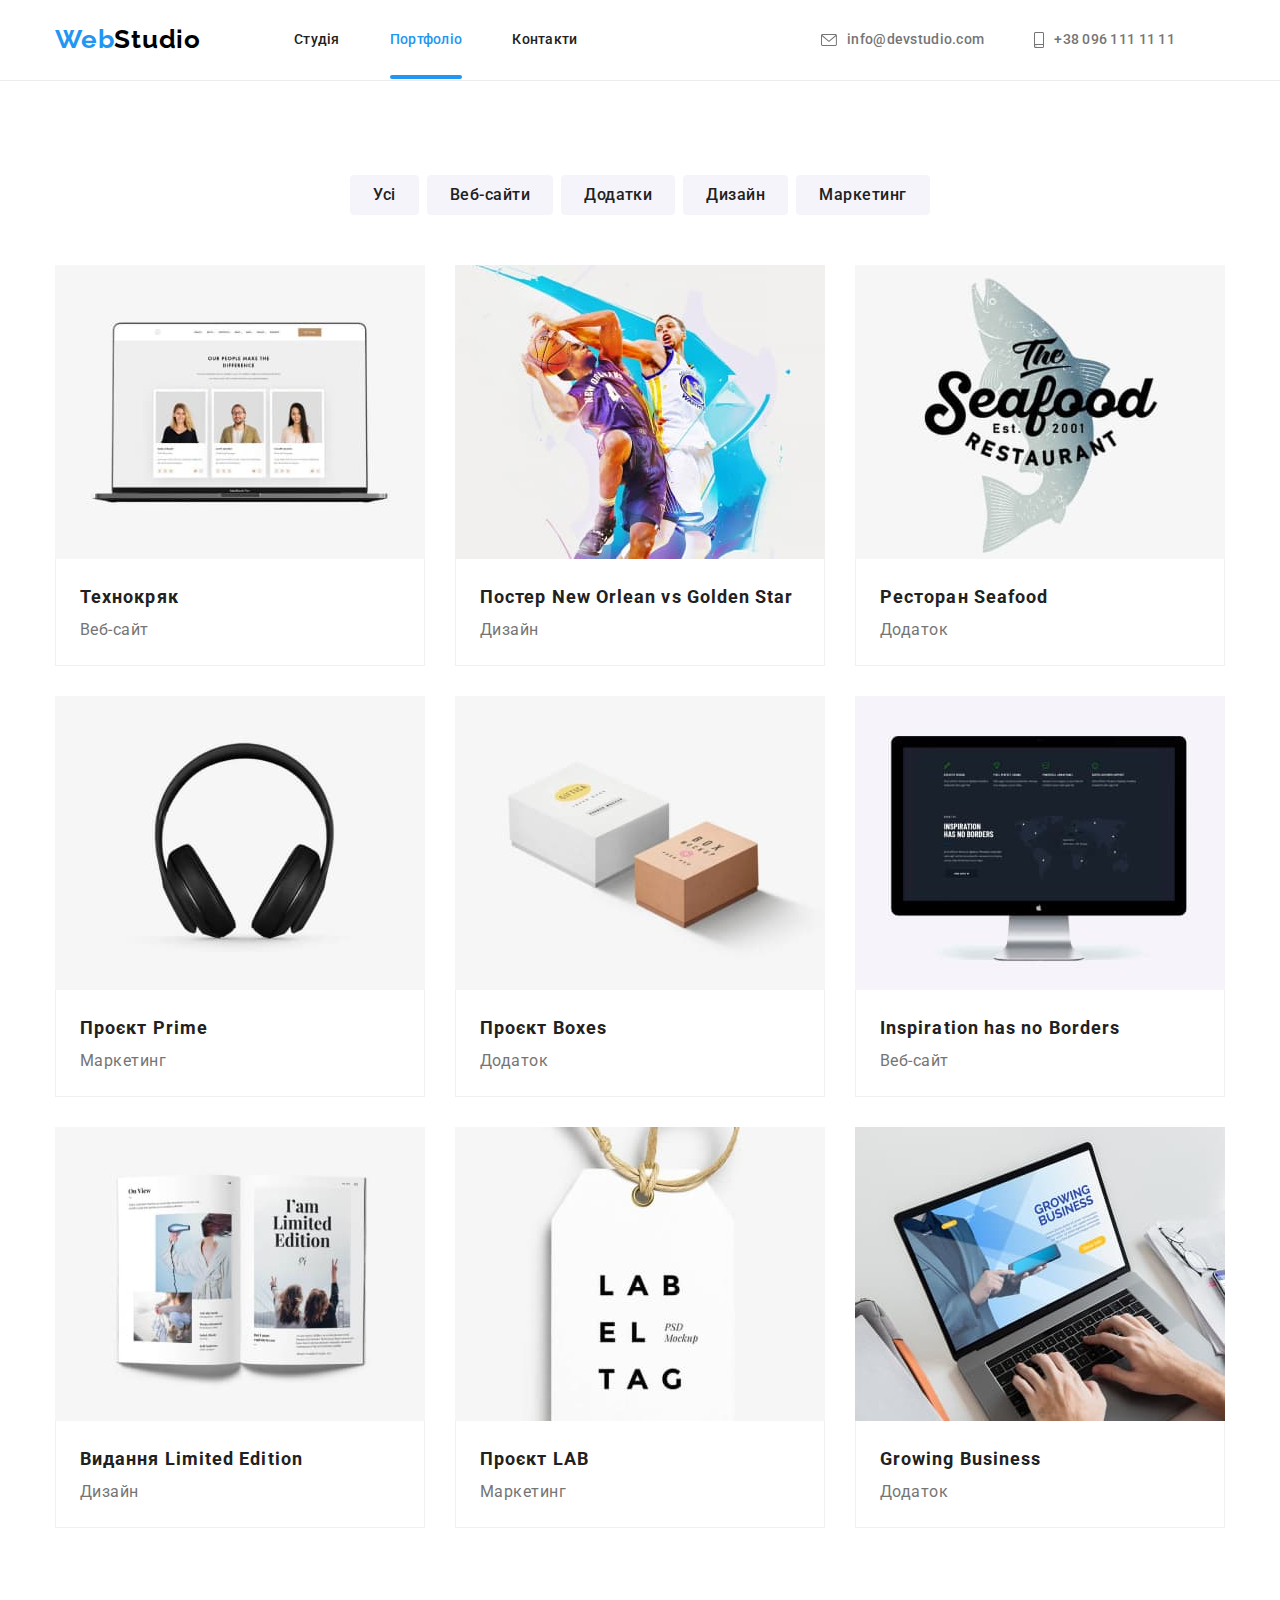
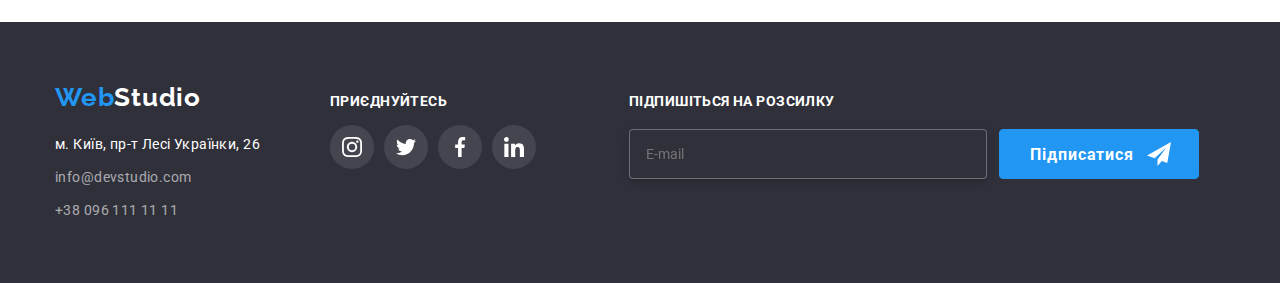
==== portfolio.html @ c927fd45 "1" ====
<!DOCTYPE html>
<html lang="en">
  <head>
    <meta charset="UTF-8" />
    <meta http-equiv="X-UA-Compatible" content="IE=edge" />
    <meta name="viewport" content="width=device-width, initial-scale=1.0" />
    <title>WebStudio</title>
    <link rel="preconnect" href="https://fonts.googleapis.com" />
    <link rel="preconnect" href="https://fonts.gstatic.com" crossorigin />
    <link
      href="https://fonts.googleapis.com/css2?family=Raleway:wght@700&family=Roboto:wght@400;500;700;900&display=swap"
      rel="stylesheet"
    />
    <link
      rel="stylesheet"
      href="https://cdn.jsdelivr.net/npm/modern-normalize@1.1.0/modern-normalize.min.css"
    />
    <link rel="stylesheet" href="./css/reset.css" />
    <link rel="stylesheet" href="./css/styles.css" />
  </head>

  <body>
    <header class="header">
      <div class="container main-nav">
        <nav class="header-position">
          <a href="./index.html" class="logo">
            <span class="part-logo">Web</span>Studio</a
          >
          <ul class="nav-list">
            <li>
              <a href="./index.html" class="nav-link">Студія</a>
            </li>
            <li>
              <a href="./portfolio.html" class="nav-link link curent"
                >Портфоліо</a
              >
            </li>
            <li>
              <a href="/" class="nav-link">Контакти</a>
            </li>
          </ul>
        </nav>
        <ul class="contacts">
          <li>
            <a href="mailto:info@devstudio.com" class="contacts-link">
              <svg class="contacts-icon" width="16" height="12">
                <use href="./images/icons.svg#envelope"></use>
              </svg>
              info@devstudio.com</a
            >
          </li>
          <li>
            <a href="callto:+380961111111" class="contacts-link">
              <svg class="contacts-icon" width="10" height="16">
                <use href="./images/icons.svg#smartphone"></use>
              </svg>
              +38 096 111 11 11</a
            >
          </li>
        </ul>
      </div>
    </header>
    <main>
      <section class="button-portfolio">
        <div class="container">
          <ul class="button-item">
            <li class="filter">
              <button type="button" class="portfolio-btn">Усі</button>
            </li>
            <li class="filter">
              <button type="button" class="portfolio-btn">Веб-сайти</button>
            </li>
            <li class="filter">
              <button type="button" class="portfolio-btn">Додатки</button>
            </li>
            <li class="filter">
              <button type="button" class="portfolio-btn">Дизайн</button>
            </li>
            <li class="filter">
              <button type="button" class="portfolio-btn">Маркетинг</button>
            </li>
          </ul>
          <div class="flex-container">
            <ul class="project">
              <li class="project-item">
                <a href="" class="pikchers">
                  <div class="pikchers-pic">
                    <img
                      src="./images/project1.jpg"
                      alt="project-1"
                      class="Portfolio"
                      width="370"
                      height="294"
                    />
                    <div class="overlay">
                      <p class="text-hover">
                        Ресурс пропонує комплексні пропозиції з різним рівнем
                        функціоналу та сервісів. Все це дозволить відвідувачу
                        отримати вичерпні відомості про компанію чи приватну
                        особу.
                      </p>
                    </div>
                  </div>
                  <div class="card-desk">
                    <h3 class="project-name">Технокряк</h3>
                    <p class="project-denotation">Веб-сайт</p>
                  </div>
                </a>
              </li>

              <li class="project-item">
                <a href="" class="pikchers">
                  <div class="pikchers-pic">
                    <img
                      src="./images/project2.jpg"
                      alt="project-2"
                      class="Portfolio"
                      width="370"
                      height="294"
                    />
                    <div class="overlay">
                      <p class="text-hover">
                        Ресурс пропонує комплексні пропозиції з різним рівнем
                        функціоналу та сервісів. Все це дозволить відвідувачу
                        отримати вичерпні відомості про компанію чи приватну
                        особу.
                      </p>
                    </div>
                  </div>
                  <div class="card-desk">
                    <h3 class="project-name">
                      Постер New Orlean vs Golden Star
                    </h3>
                    <p class="project-denotation">Дизайн</p>
                  </div></a
                >
              </li>

              <li class="project-item">
                <a href="" class="pikchers">
                  <div class="pikchers-pic">
                    <img
                      src="./images/project3.jpg"
                      alt="project-3"
                      class="Portfolio"
                      width="370"
                      height="294"
                    />
                    <div class="overlay">
                      <p class="text-hover">
                        Ресурс пропонує комплексні пропозиції з різним рівнем
                        функціоналу та сервісів. Все це дозволить відвідувачу
                        отримати вичерпні відомості про компанію чи приватну
                        особу.
                      </p>
                    </div>
                  </div>
                  <div class="card-desk">
                    <h3 class="project-name">Ресторан Seafood</h3>
                    <p class="project-denotation">Додаток</p>
                  </div></a
                >
              </li>

              <li class="project-item">
                <a href="" class="pikchers">
                  <div class="pikchers-pic">
                    <img
                      src="./images/project4.jpg"
                      alt="project-4"
                      class="Portfolio"
                      width="370"
                      height="294"
                    />
                    <div class="overlay">
                      <p class="text-hover">
                        Ресурс пропонує комплексні пропозиції з різним рівнем
                        функціоналу та сервісів. Все це дозволить відвідувачу
                        отримати вичерпні відомості про компанію чи приватну
                        особу.
                      </p>
                    </div>
                  </div>
                  <div class="card-desk">
                    <h3 class="project-name">Проєкт Prime</h3>
                    <p class="project-denotation">Маркетинг</p>
                  </div></a
                >
              </li>

              <li class="project-item">
                <a href="" class="pikchers">
                  <div class="pikchers-pic">
                    <img
                      src="./images/project5.jpg"
                      alt="project-5"
                      class="Portfolio"
                      width="370"
                      height="294"
                    />
                    <div class="overlay">
                      <p class="text-hover">
                        Ресурс пропонує комплексні пропозиції з різним рівнем
                        функціоналу та сервісів. Все це дозволить відвідувачу
                        отримати вичерпні відомості про компанію чи приватну
                        особу.
                      </p>
                    </div>
                  </div>
                  <div class="card-desk">
                    <h3 class="project-name">Проєкт Boxes</h3>
                    <p class="project-denotation">Додаток</p>
                  </div></a
                >
              </li>

              <li class="project-item">
                <a href="" class="pikchers">
                  <div class="pikchers-pic">
                    <img
                      src="./images/project6.jpg"
                      alt="project-6"
                      class="Portfolio"
                      width="370"
                      height="294"
                    />
                    <div class="overlay">
                      <p class="text-hover">
                        Ресурс пропонує комплексні пропозиції з різним рівнем
                        функціоналу та сервісів. Все це дозволить відвідувачу
                        отримати вичерпні відомості про компанію чи приватну
                        особу.
                      </p>
                    </div>
                  </div>
                  <div class="card-desk">
                    <h3 class="project-name">Inspiration has no Borders</h3>
                    <p class="project-denotation">Веб-сайт</p>
                  </div></a
                >
              </li>

              <li class="project-item">
                <a href="" class="pikchers">
                  <div class="pikchers-pic">
                    <img
                      src="./images/project7.jpg"
                      alt="project-7"
                      class="Portfolio"
                      width="370"
                      height="294"
                    />
                    <div class="overlay">
                      <p class="text-hover">
                        Ресурс пропонує комплексні пропозиції з різним рівнем
                        функціоналу та сервісів. Все це дозволить відвідувачу
                        отримати вичерпні відомості про компанію чи приватну
                        особу.
                      </p>
                    </div>
                  </div>
                  <div class="card-desk">
                    <h3 class="project-name">Видання Limited Edition</h3>
                    <p class="project-denotation">Дизайн</p>
                  </div></a
                >
              </li>

              <li class="project-item">
                <a href="" class="pikchers">
                  <div class="pikchers-pic">
                    <img
                      src="./images/project8.jpg"
                      alt="project-8"
                      class="Portfolio"
                      width="370"
                      height="294"
                    />
                    <div class="overlay">
                      <p class="text-hover">
                        Ресурс пропонує комплексні пропозиції з різним рівнем
                        функціоналу та сервісів. Все це дозволить відвідувачу
                        отримати вичерпні відомості про компанію чи приватну
                        особу.
                      </p>
                    </div>
                  </div>
                  <div class="card-desk">
                    <h3 class="project-name">Проєкт LAB</h3>
                    <p class="project-denotation">Маркетинг</p>
                  </div></a
                >
              </li>

              <li class="project-item">
                <a href="" class="pikchers">
                  <div class="pikchers-pic">
                    <img
                      src="./images/project9.jpg"
                      alt="project-9"
                      class="Portfolio"
                      width="370"
                      height="294"
                    />
                    <div class="overlay">
                      <p class="text-hover">
                        Ресурс пропонує комплексні пропозиції з різним рівнем
                        функціоналу та сервісів. Все це дозволить відвідувачу
                        отримати вичерпні відомості про компанію чи приватну
                        особу.
                      </p>
                    </div>
                  </div>
                  <div class="card-desk">
                    <h3 class="project-name">Growing Business</h3>
                    <p class="project-denotation">Додаток</p>
                  </div></a
                >
              </li>
            </ul>
          </div>
        </div>
      </section>
    </main>
    <footer class="foot">
      <div class="container socials-foot">
        <div>
          <a href="./index.html" class="logo-foot">
            <span class="part-logo">Web</span>Studio
          </a>
          <address class="addres">
            <ul class="addres-list link">
              <li>
                <a
                  class="addres-link link"
                  href="https://goo.gl/maps/Y3u5eophsgtj7Js36"
                  target="_blank"
                  rel="noopener noreferrer nofollov"
                  >м. Київ, пр-т Лесі Українки, 26</a
                >
              </li>
              <li>
                <a class="tel-link link" href="mailto:info@devstudio.com"
                  >info@devstudio.com</a
                >
              </li>
              <li>
                <a class="tel-link link" href="callto:+380961111111"
                  >+38 096 111 11 11</a
                >
              </li>
            </ul>
          </address>
        </div>
        <div class="socials-footer">
          <p class="join-in">приєднуйтесь</p>
          <ul class="socials">
            <li class="social-item">
              <a
                class="social-link link icon-black"
                href="https://www.instagram.com/"
                target="_blank"
                rel="nofollow noreferrer noopener"
                aria-label="Instagram"
              >
                <svg class="socials-icon" width="20" height="20">
                  <use href="./images/icons.svg#instagram"></use>
                </svg>
              </a>
            </li>

            <li class="social-item">
              <a
                class="social-link link icon-black"
                href="https://www.twitter.com/"
                target="_blank"
                rel="nofollow noreferrer noopener"
                aria-label="Twitter"
              >
                <svg class="socials-icon" width="20" height="20">
                  <use href="./images/icons.svg#twitter"></use>
                </svg>
              </a>
            </li>

            <li class="social-item">
              <a
                class="social-link link icon-black"
                href="https://www.facebook.com/"
                target="_blank"
                rel="nofollow noreferrer noopener"
                aria-label="facebook"
              >
                <svg class="socials-icon" width="20" height="20">
                  <use href="./images/icons.svg#facebook"></use>
                </svg>
              </a>
            </li>

            <li class="social-item">
              <a
                class="social-link link icon-black"
                href="https://www.linkedin.com/"
                target="_blank"
                rel="nofollow noreferrer noopener"
                aria-label="linkedin"
              >
                <svg class="socials-icon" width="20" height="20">
                  <use href="./images/icons.svg#linkedin"></use>
                </svg>
              </a>
            </li>
          </ul>
        </div>
        <form class="subscribe-form">
          <div class="subscribe">
            <label for="mail"> Підпишіться на розсилку </label>
            <input type="email" name="mail" id="mail" placeholder="E-mail" />
          </div>
          <div class="form-send">
            <button type="button" class="subscribe-btn">Підписатися</button>
            <svg class="icon-send" width="24" height="24">
              <use href="./images/icons.svg#icon-send"></use>
            </svg>
          </div>
        </form>
      </div>
    </footer>
  </body>
</html>
---- css/styles.css ----
:root {
  --main-color-text: #212121;
  --color-text: #757575;
  --cursor: #2196f3;
  --main-background-color: #fff;
  --background-hero-footer: #2f303a;
  --background-card: #f5f5f5;
  --baskground-team: #f5f4fa;
  --logo-part-color: #000000;
  --text-decoration: rgba(255, 255, 255, 0.6);
  --animation: transition: transform 250ms cubic-bezier(0.4, 0, 0.2, 1);
}
/* Body */

body {
  margin: 0;
  color: var(--main-color);
  background-color: var(--main-background-color);
  font-family: "Roboto";
  font-weight: 400;
  font-size: 14px;
  line-height: 1.7;
}
.body,
h1,
h2,
h3,
h4,
li,
ul,
p {
  padding: 0;
  margin: 0;
}
img {
  display: block;
}

.container {
  padding-left: 15px;
  padding-right: 15px;
  margin-left: auto;
  margin-right: auto;
  width: 1200px;
}
section {
  padding-top: 94px;
  padding-bottom: 94px;
}
/* header */

.logo,
.logo-foot {
  font-family: "Raleway", sans-serif;
  font-weight: 700;
  font-size: 26px;
  line-height: 1.2;
  letter-spacing: 0.03em;
  color: var(--logo-part-color);
}
.logo {
  /* padding-top: 32px;
  padding-bottom: 32px; */
  font-size: 26px;
  font-weight: 700;
  line-height: 1.2;
  letter-spacing: 0.03em;
  text-decoration: none;
}

.part-logo {
  color: var(--cursor);
}

.logo-foot {
  color: var(--main-background-color);
}

.nav-list {
  margin-left: 93px;
  display: flex;
  color: var(--main-color-text);
  font-weight: 500;
  font-size: 14px;
  line-height: 1.14;
  letter-spacing: 0.02em;
  text-decoration: none;
  list-style: none;
}
.nav-link {
  position: relative;
  padding-top: 32px;
  padding-bottom: 32px;
  color: var(--main-color-text);
  font-weight: 500;
  font-size: 14px;
  line-height: 1.14;
  letter-spacing: 0.02em;
  text-decoration: none;

  transition: color 250ms cubic-bezier(0.4, 0, 0.2, 1);
}
.nav-link:focus-within{
color: var(--cursor);
}
.nav-link:hover
{
  color: var(--cursor);

}
.curent{
  color: var(--cursor);
} 
.curent::after {
  color: var(--cursor);
  content: "";
  position: absolute;
  display: block;
  left: 0;
  bottom: 0;
  width: 100%;
  height: 4px;
  border-radius: 2px;
  background-color: var(--cursor);
 
}

.nav-list {
  flex-wrap: wrap;
  /* justify-content: flex-start; */
  gap: 50px;
}
.contacts {
  display: flex;
  margin-left: auto;
align-items: center;
  color: var(--color-text);
  text-decoration: none;
  list-style: none;
}

.contacts-link {
 
  display: flex;
  margin-right: 50px;
  padding-top: 32px;
  padding-bottom: 32px;
  color: var(--color-text);
  font-weight: 500;
  font-size: 14px;
  line-height: 1.14;
  letter-spacing: 0.02em;
  text-decoration: none;
  list-style: none;
  align-items: center;
transition: color 250ms cubic-bezier(0.4, 0, 0.2, 1);
  
}
.link {
  color: var(--cursor);
}

.contacts-link:hover,
.contacts-link:focus {
  color: var(--cursor);
  background-color: inherit;
  
}

.main-nav {
  display: flex;
  align-items: center;
}
.header-position {
  display: flex;
  align-items: center;
}
.header {
  border-bottom: 1px solid #ececec;
}

.contacts-icon {
  fill: var(--color-text);
  margin-right: 10px;
  align-items: center;
}
.contacts-link:hover .contacts-icon,
.contacts-link:focus .contacts-icon {
  fill: var(--cursor);
 transition: color 250ms cubic-bezier(0.4, 0, 0.2, 1);
}

/*  Hero */

.hero {
  background-color: var(--background-hero-footer);
  text-align: center;
  padding-top: 200px;
  padding-bottom: 200px;

  max-width: 1600px;
  height: 600px;
  margin-left: auto;
  margin-right: auto;
  background-image: linear-gradient(
      to right,
      rgba(47, 48, 58, 0.4),
      rgba(47, 48, 58, 0.4)
    ),
    url(../images/Img-\ hero.jpg);
  background-repeat: no-repeat;
  background-size: cover;
  background-position: center;
}

.hero-text {
  margin-bottom: 30px;
  text-align: center;
  color: var(--main-background-color);
  font-weight: 900;
  font-size: 44px;
  line-height: 1.36;
  letter-spacing: 0.06em;
  text-transform: uppercase;
}
.hero-btn {
  padding: 10px 32px;
  color: var(--main-background-color);
  border: 1px solid var(--cursor);
  background-color: var(--cursor);
  box-shadow: 0px 4px 4px rgba(0, 0, 0, 0.15);
  border-radius: 4px;
  cursor: pointer;
  font-weight: 700;
  font-size: 16px;
  line-height: 1.9;
  letter-spacing: 0.06em;
  transition: color 250ms cubic-bezier(0.4, 0, 0.2, 1);
}

.hero-btn:hover .hero-btn:focus {
  background: #168ff0;
  box-shadow: 0px 4px 4px rgba(0, 0, 0, 0.15);
  
}
.visually-hidden {
  width: 1px;
  height: 1px;
  margin: -1px;
  border: 0;
  padding: 0;
  white-space: nowrap;
  clip-path: inset(100%);
  clip: rect(0 0 0 0);
  overflow: hidden;
}

.benefit-text {
  margin-bottom: 10px;
  color: var(--main-color-text);
  font-weight: 700;
  font-size: 14px;
  line-height: 1.14;
  letter-spacing: 0.03em;
  text-transform: uppercase;
}
.benefits-list,
.makeing-list,
.team-list,
.project,
.button-item,
.сustomers-item,
.social-item {
  list-style: none;
}
.benefits-list {
  display: flex;
  font-family: "Roboto";
  justify-content: space-between;
}
.ben-pref {
  font-weight: 400;
  font-size: 14px;
  line-height: 1.7;
  letter-spacing: 0.03em;
  color: var(--color-text);
}
.benefit {
  padding-bottom: 0;
}
.card {
  width: 270px;
}

.makeing-item {
  margin-bottom: 50px;
  color: var(--main-color-text);
  font-size: 36px;
  line-height: 1.16;
  letter-spacing: 0.03em;
  text-align: center;
}

.makeing-list {
  display: flex;
  justify-content: space-between;
}
.makeing-do {
  bottom: 0;
  width: 370px;
  position: absolute;
  padding-top: 27px;
  padding-bottom: 27px;
  background-color: rgba(47, 48, 58, 0.8);
  color: var(--main-background-color);
  font-weight: 700;
  font-size: 14px;
  line-height: 16px;
  text-align: center;
  letter-spacing: 0.03em;
  text-transform: uppercase;
  text-decoration: none;
  align-items: center;
}
.makeing-div {
  display: flex;
  position: relative;
  align-items: center;
}
.benefit-icons {
  display: flex;
  margin-bottom: 30px;
  height: 120px;
  justify-content: center;
  align-items: center;
  background-color: #f5f4fa;
  border-radius: 4px;
}

.team {
  background: var(--baskground-team);
}
.team-members {
  display: inline-block;
  background: var(--main-background-color);
  box-shadow: 0px 1px 3px rgba(0, 0, 0, 0.12), 0px 1px 1px rgba(0, 0, 0, 0.14),
    0px 2px 1px rgba(0, 0, 0, 0.2);
  border-radius: 0px 0px 4px 4px;
}
.team-list {
  display: flex;
  justify-content: space-between;
}

.team-item {
  margin-bottom: 50px;
  color: var(--main-color-text);
  font-size: 36px;
  line-height: 1.16;
  letter-spacing: 0.03em;
  text-align: center;
}

.team-name {
  margin-bottom: 10px;
  text-align: center;
  color: var(--main-color-text);
  font-weight: 500;
  font-size: 16px;
  line-height: 1.18;
  letter-spacing: 0.03em;
}

.team-prof {
  text-align: center;
  color: var(--color-text);
  font-weight: 400;
  font-size: 16px;
  line-height: 1.18;
  letter-spacing: 0.03em;
}

.name {
  padding-top: 30px;
  padding-bottom: 30px;
}
.socials {
  margin-top: 16px;
  display: flex;
  justify-content: center;
  gap: 10px;
 
}
.social-list {
  display: flex;
  justify-content: center;
  text-decoration: none;
}
.social-item {
}
.social-link {
  display: flex;
  width: 44px;
  height: 44px;
  align-items: center;
  justify-content: center;
  color: #afb1b8;
  background-color: var(--main-background-color);
  border-radius: 50%;
  fill: currentColor;
  transition: background-color 250ms cubic-bezier(0.4, 0, 0.2, 1),
   color 250ms cubic-bezier(0.4, 0, 0.2, 1);
  
}
.social-link:hover {
  color: var(--main-background-color);
  background-color: var(--cursor);

}
.social-link:focus {
  border-radius: 50%;
  color: var(--main-background-color);
  background-color: var(--cursor);
  
}

.project-list {
  border: 1px solid #eeeeee;
  
}
.сustomers {
  padding-bottom: 50px;
  font-size: 36px;
  line-height: 1.16;
  text-align: center;
  letter-spacing: 0.03em;
}
.сustomers-list {
  display: flex;
  justify-content: space-between;
  text-decoration: none;
}
.сustomers-item {
  display: block;
  width: 170px;
  height: 92px;
}

.customers-link {
  display: flex;
  justify-content: center;
  align-items: center;
  width: 170px;
  height: 92px;
  border: 1px solid #afb1b8;
  border-radius: 4px;
  color: #afb1b8;
  transition: transform 250ms cubic-bezier(0.4, 0, 0.2, 1), border 250ms cubic-bezier(0.4, 0, 0.2, 1),
  color 250ms cubic-bezier(0.4, 0, 0.2, 1);
}
.customer-icon {
  fill: currentColor;
 
}
.customers-link:hover,
.customers-link:focus {
  color: var(--cursor);
  border-color: var(--cursor);
  background-color: inherit;
  
}
/* footer */
.foot {
  display: block;
  padding-top: 60px;
  padding-bottom: 60px;
  background-color: var(--background-hero-footer);
}

.logo-foot {
  margin-bottom: 20px;
  font-weight: 700;
  font-size: 26px;
  line-height: 1.19;
  letter-spacing: 0.03em;
  text-decoration: none;
}

.addres-link {
  color: var(--main-background-color);
  font-family: "Roboto";
  font-style: normal;
  font-weight: 400;
  font-size: 14px;
  line-height: 1.7;
  letter-spacing: 0.03em;
  text-decoration: none;
}
.addres-list {
  list-style: none;
}

.addres {
  margin-top: 20px;
}
.addres-list li:not(:last-child) {
  margin-bottom: 9px;
}

.tel-link {
  font-style: normal;
  font-weight: 400;
  font-size: 14px;
  line-height: 1.7;
  color: var(--text-decoration);
  letter-spacing: 0.03em;
  text-decoration: none;
}
.socials-foot {
  display: flex;
  align-items: baseline;
 }
.socials-footer {
  margin-left: 70px;
}
.icon-black {
  fill: var(--main-background-color);
  background-color: rgba(255, 255, 255, 0.1);
  transition: background-color 250ms cubic-bezier(0.4, 0, 0.2, 1), fill 250ms cubic-bezier(0.4, 0, 0.2, 1);
}
.join-in {
  font-weight: 700;
  font-size: 14px;
  line-height: 16px;
  letter-spacing: 0.03em;
  text-transform: uppercase;
  color: var(--main-background-color);
}

/* Portfolio */

.portfolio-btn {
  padding: 6px 22px;
  color: var(--main-color-text);
  background-color: var(--baskground-team);
  border-color: 1px solid var(--baskground-team);
  border: 1px solid var(--baskground-team);
  border-radius: 4px;
  font-weight: 500;
  font-size: 16px;
  line-height: 1.62;
  cursor: pointer;
  letter-spacing: 0.03em;
  transition:  background-color 250ms cubic-bezier(0.4, 0, 0.2, 1), border 250ms cubic-bezier(0.4, 0, 0.2, 1),
  color 250ms cubic-bezier(0.4, 0, 0.2, 1);
}
.button-item {
  display: flex;
  justify-content: center;
  font-weight: 400;
  font-size: 14px;
  line-height: 1.71;
  margin-bottom: 50px;
}

.portfolio-btn:hover,
.portfolio-btn:focus {
  color: var(--main-background-color);
  background-color: var(--cursor);
  box-shadow: 0px 3px 1px rgba(0, 0, 0, 0.1), 0px 1px 2px rgba(0, 0, 0, 0.08),
    0px 2px 2px rgba(0, 0, 0, 0.12);
  border-radius: 4px;
  border-color: var(--cursor);
 

}


.filter:not(:last-child) {
  margin-right: 8px;
}
.project {
  display: flex;
  flex-wrap: wrap;
  gap: 30px;
}
.project li:hover,
.project li:focus {
  box-shadow: 0px 1px 1px rgba(0, 0, 0, 0.12), 0px 4px 4px rgba(0, 0, 0, 0.06),
    1px 4px 6px rgba(0, 0, 0, 0.16);
    }

.card-desk {
  padding: 20px 24px;
  border-bottom: 1px solid #f1f0ee;
  border-right: 1px solid #f1f0ee;
  border-left: 1px solid #f1f0ee;
}
.project-name {
  background-color: var(--main-background-color);
  color: var(--main-color-text);
  font-size: 18px;
  line-height: 2;
  letter-spacing: 0.06em;
}

.project-denotation {
  color: var(--color-text);
  font-size: 16px;
  line-height: 1.87;
  letter-spacing: 0.03em;
}

.backdrop {
  position: fixed;
  top: 0;
  left: 0;
  width: 100%;
  height: 100%;
  background-color: rgba(0, 0, 0, 0.2);
   opacity: 1;
   visibility: visible;
   transition: opacity 250ms, visibility 250ms cubic-bezier(0.4, 0, 0.2, 1);
  transform:   scale(1.0);
}
.backdrop.is-hidden {
  opacity: 0;
  visibility: hidden;
  pointer-events:none;
  
}
/* portfolio animation */
.overlay{
 visibility:hidden;
 opacity: 0;
   position: absolute;
  top: 0;
  left: 0;
   background-color: rgba(33, 150, 243, 0.9);
   color: var(--main-background-color);
   width: 100%;
   height: 100%;
   display: flex;
   align-items: center;
   transform: translateY(101%);
   transition: transform 250ms cubic-bezier(0.4, 0, 0.2, 1), visibility 250ms cubic-bezier(0.4, 0, 0.2, 1),
   opacity 250ms cubic-bezier(0.4, 0, 0.2, 1);
    }

.project-item:hover .overlay{
  transform: translateY(0);
  visibility: visible;
  opacity: 1;

}
.modal {
   visibility: visible;
  position: absolute;
  top: 50%;
  left: 50%;
  transform: translate(-50%, -50%);
  min-width: 528px;
  min-height: 581px;
  background-color: var(--main-background-color);
  box-shadow: 0px 1px 3px rgba(0, 0, 0, 0.12), 0px 1px 1px rgba(0, 0, 0, 0.14),
    0px 2px 1px rgba(0, 0, 0, 0.2);
  border-radius: 4px;
     transition: transform 250ms cubic-bezier(0.4, 0, 0.2, 1), visibility 250ms cubic-bezier(0.4, 0, 0.2, 1);
  }
.backdrop.is-hidden .modal
{visibility: hidden;
  opacity: 1;
  transform: translate(30%) scale(70%);
  
}
.button-close {
  position: absolute;
  display: flex;
  justify-content: center;
  border-color: var(--main-background-color);
  border: 1px solid rgba(0, 0, 0, 0.1);
  width: 30px;
  height: 30px;
  border-radius: 50%;
  background-color: var(--main-background-color);
  border: 1px solid rgba(0, 0, 0, 0.1);
  right: 8px;
  top: 8px;
  align-items: center;
  cursor: pointer;
}
.button-X {
  background-color: var(--main-background-color);
  align-items: center;
  text-transform: none;

}
.button-close:hover .button-X{
  fill: var(--cursor);
}
.submint {
  display: block;
 margin-top: 30px;
 margin: 0 auto;
 align-items: center;
  background-color: var(--cursor);
  color: var(--main-background-color);
  border-radius: 4px;
  border-color: 1px solid var(--cursor);
  padding: 10px 52px;
  font-weight: 700;
  font-size: 16px;
  line-height: calc(30/16);
  letter-spacing: 0.06em;
    transition: transform 250ms cubic-bezier(0.4, 0, 0.2, 1), color 250ms cubic-bezier(0.4, 0, 0.2, 1),
background-color 250ms cubic-bezier(0.4, 0, 0.2, 1), box-shadow 250ms cubic-bezier(0.4, 0, 0.2, 1)}

.submint:hover,
.submint:focus {
  background-color: 1px solid #188ce8;
  box-shadow: 0px 4px 4px rgba(0, 0, 0, 0.15);
  border-radius: 4px;
  cursor: pointer;
 
}
.pikchers {
  text-decoration: none;
  }
.pikchers-pic {
  position: relative;
  overflow: hidden;
  
}
.text-hover {
  font-weight: 400;
  font-size: 18px;
  padding: 63px 24px;
  line-height: 1.55;
  letter-spacing: 0.03em;
  
}
.form-field-input:hover,
.form-field-input:focus{
  border-color: var(--cursor);
  outline: var(--cursor);
  fill: var(--cursor);
}
.modal-text {
margin-bottom: 12px;
  font-weight: 700;
  font-size: 20px;
line-height: 23px;
text-align: center;
letter-spacing: 0.03em;
color: var(--main-color-text);
}
.subscribe-form{
 display:flex;
 margin-left: 93px;
  align-items:flex-end;
  width: 570px;
  height: 86px;}

.check-point {
  display: inline-block;
  margin-bottom: 30px;
 }
  .subscribe{ 
  justify-content: center;
  display: flex;
  flex-direction: column;}

 .subscribe-form input{
 width: 358px;
height: 50px;
padding: 15px 16px;
color: rgba(255, 255, 255, 0.6);
background-color: var(--background-hero-footer);
border: 1px solid rgba(255, 255, 255, 0.3);
filter: drop-shadow(0px 4px 4px rgba(0, 0, 0, 0.15));
border-radius: 4px;
 }
 .subscribe-form label
{
color: var(--main-background-color);
font-weight: 700;
font-size: 14px;
line-height: 16px;
letter-spacing: 0.03em;
text-transform: uppercase;
color: var(--main-background-color);
margin-bottom: 20px;
}
.subscribe-btn{
margin-left: 12px;
padding-right: 62px;
padding-left: 28px;
padding-top: 10px;
padding-bottom: 10px;
font-weight: 700;
font-size: 16px;
line-height: calc(30/16);
letter-spacing: 0.06em;
  color: var(--main-background-color);
width: 200px;
height: 50px;
background-color: var(--cursor);
border-radius: 4px;
border: 1px solid var(--cursor);
cursor: pointer;
transition: color 250ms cubic-bezier(0.4, 0, 0.2, 1), background-color 250ms cubic-bezier(0.4, 0, 0.2, 1), border 250ms cubic-bezier(0.4, 0, 0.2, 1)
}

.subscribe-btn:hover,
.subscribe-btn:focus
{
  box-shadow: 0px 4px 4px  rgba(0, 0, 0, 0.15);
  
  }
.form-send {
position: relative;
}
.icon-send{
  position: absolute;
  top: 13px;
  right: 28px;
  fill: var(--main-background-color);
  

}

.form{
  padding: 40px;
 }
.form-field {
  
  justify-content: center;
  display: flex;
  flex-direction: column;
  margin-bottom: 10px;
  color: var(--color-text);
  
}
.form-field label {
  font-weight: 400;
font-size: 12px;
line-height: calc(14/12);
letter-spacing: 0.01em;
color: #757575;
}


.form-field input {
  color: var(--color-text);
  padding-left: 42px;
  padding-top:  11px;
  padding-bottom: 11px;
  border: 1px solid rgba(33, 33, 33, 0.2);
border-radius: 4px;
cursor: pointer;
 transition: transform 250ms cubic-bezier(0.4, 0, 0.2, 1) , border 250ms cubic-bezier(0.4, 0, 0.2, 1)
}

.form-field textarea {
  outline: var(--cursor);
  height: 120px;
   resize:none;
   padding: 11px 12px;
  border: 1px solid rgba(33, 33, 33, 0.2);
font-family: 'Roboto';
font-style: normal;
border-radius: 4px;
font-weight: 400;
font-size: 12px;
line-height: calc(14/12);
letter-spacing: 0.01em;
color: var(--color-text); 
cursor: pointer;
transition: transform 250ms cubic-bezier(0.4, 0, 0.2, 1) , border 250ms cubic-bezier(0.4, 0, 0.2, 1)
}
.form-field label {
  margin-bottom: 4px;
  }
.form-field input:hover 
{
  border-color:var(--cursor) ;
    fill: var(--cursor);
}
 
.form-field input:focus
{
 border-color:var(--cursor) ;
    fill: var(--cursor);
}




.form-field textarea:hover,
.form-field textarea:focus
{
  border-color:var(--cursor) ;
}
.form-svg{
  position: relative;
}
.form-icon {
  position: absolute;
  bottom: 11px;
  left: 12px;
  fill: var(--main-color-text);
  transition: transform 250ms cubic-bezier(0.4, 0, 0.2, 1) , fill 250ms cubic-bezier(0.4, 0, 0.2, 1)

}

.form-field:hover .form-icon{
  fill: var(--cursor);
}
.form-field:focus-within .form-icon{
  fill: var(--cursor);
  border-color: var(--cursor);
}
.form-field-input{
  height: 40px;
}

.checkbox{
  -webkit-appearance: none;
  -moz-appearance: none;
  appearance: none;
  position: absolute;
  
}
.checkbox-icon{
  margin-right: 7px;
  display: inline-block;
  width: 16px;
  height: 15px;
  border-radius:2px;
       }

.checkbox-icon .uncheck{
  opacity: 1;

}
.checkbox:checked + .checkbox-icon .uncheck{
opacity: 0;
}
.checkbox-icon .check{
opacity: 0;
transition: color 250ms cubic-bezier(0.4, 0, 0.2, 1);
}
.checkbox:checked + .checkbox-icon .check{
opacity: 1;
}

.checkbox-lable {
  display: inline-flex;
  align-items: center;
    padding-left: 12px;
  color: var(--color-text);
  transition: transform 250ms cubic-bezier(0.4, 0, 0.2, 1);
}
.checkbox-lable::placeholder {
  border-color: var(--cursor);
  fill: var(--cursor);
}

.check-link{

font-weight: 400;
font-size: 14px;
line-height: calc(24/14);
letter-spacing: 0.03em;
color: var(--cursor);

}
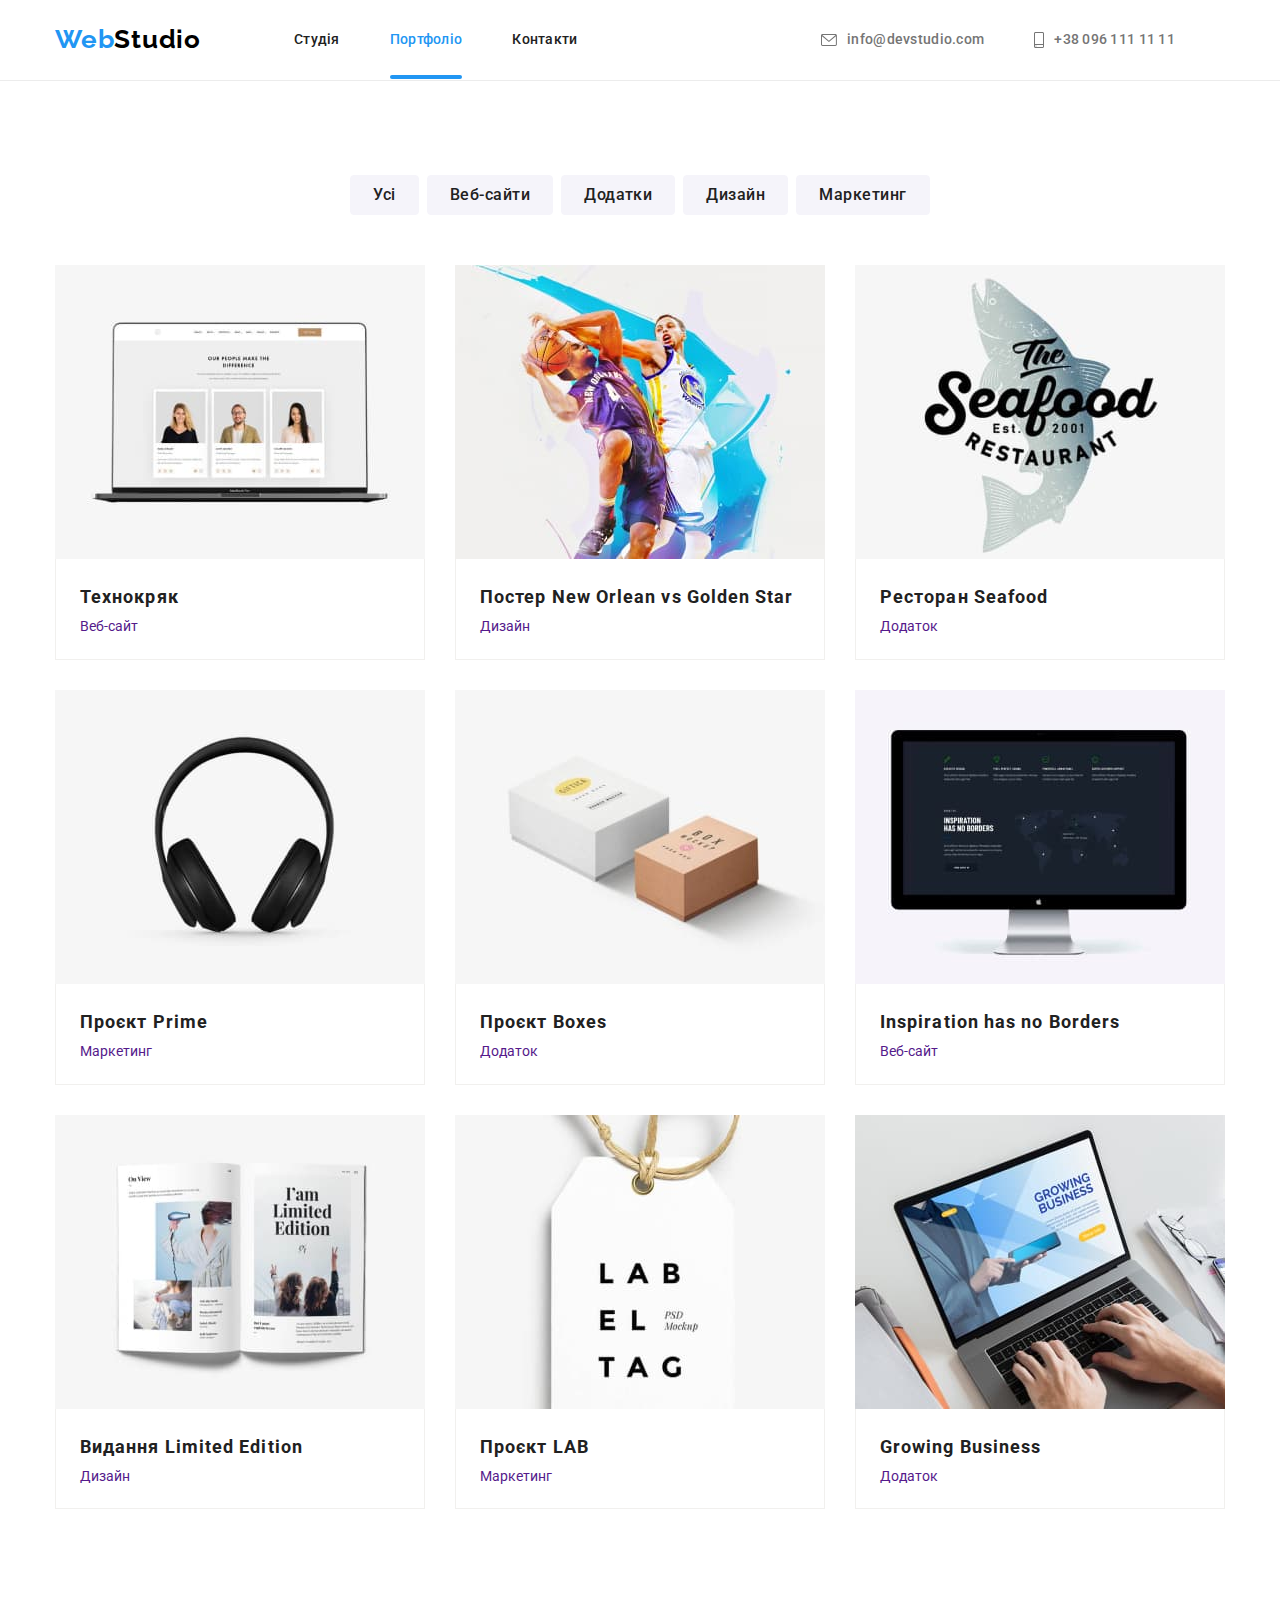
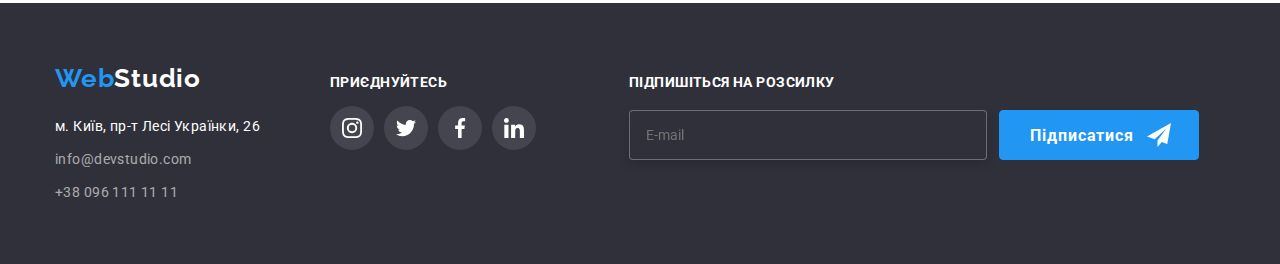
==== commit d56927fc: "sass" ====
--- a/portfolio.html
+++ b/portfolio.html
@@ -16,42 +16,43 @@
       href="https://cdn.jsdelivr.net/npm/modern-normalize@1.1.0/modern-normalize.min.css"
     />
     <link rel="stylesheet" href="./css/reset.css" />
-    <link rel="stylesheet" href="./css/styles.css" />
+    <link rel="stylesheet" href="./css/main.min.css" />
+    <!-- <link rel="stylesheet" href="./css/styles.css" /> -->
   </head>
 
   <body>
     <header class="header">
-      <div class="container main-nav">
-        <nav class="header-position">
-          <a href="./index.html" class="logo">
-            <span class="part-logo">Web</span>Studio</a
+      <div class="container main__nav">
+        <nav class="nav">
+          <a href="./index.html" class="nav__logo">
+            <span class="nav__logo--part">Web</span>Studio</a
           >
-          <ul class="nav-list">
+          <ul class="nav__list">
             <li>
-              <a href="./index.html" class="nav-link">Студія</a>
+              <a href="./index.html" class="nav__link">Студія</a>
             </li>
             <li>
-              <a href="./portfolio.html" class="nav-link link curent"
+              <a href="./portfolio.html" class="nav__link nav__link--curent"
                 >Портфоліо</a
               >
             </li>
             <li>
-              <a href="/" class="nav-link">Контакти</a>
+              <a href="/" class="nav__link">Контакти</a>
             </li>
           </ul>
         </nav>
         <ul class="contacts">
           <li>
-            <a href="mailto:info@devstudio.com" class="contacts-link">
-              <svg class="contacts-icon" width="16" height="12">
+            <a href="mailto:info@devstudio.com" class="contacts__link">
+              <svg class="contacts__icon" width="16" height="12">
                 <use href="./images/icons.svg#envelope"></use>
               </svg>
               info@devstudio.com</a
             >
           </li>
           <li>
-            <a href="callto:+380961111111" class="contacts-link">
-              <svg class="contacts-icon" width="10" height="16">
+            <a href="callto:+380961111111" class="contacts__link">
+              <svg class="contacts__icon" width="10" height="16">
                 <use href="./images/icons.svg#smartphone"></use>
               </svg>
               +38 096 111 11 11</a
@@ -61,259 +62,250 @@
       </div>
     </header>
     <main>
-      <section class="button-portfolio">
+      <section class="section">
         <div class="container">
-          <ul class="button-item">
-            <li class="filter">
-              <button type="button" class="portfolio-btn">Усі</button>
-            </li>
-            <li class="filter">
-              <button type="button" class="portfolio-btn">Веб-сайти</button>
-            </li>
-            <li class="filter">
-              <button type="button" class="portfolio-btn">Додатки</button>
-            </li>
-            <li class="filter">
-              <button type="button" class="portfolio-btn">Дизайн</button>
-            </li>
-            <li class="filter">
-              <button type="button" class="portfolio-btn">Маркетинг</button>
+          <ul class="filter__list">
+            <li class="filter__item">
+              <button type="button" class="filter__btn">Усі</button>
+            </li>
+            <li class="filter__item">
+              <button type="button" class="filter__btn">Веб-сайти</button>
+            </li>
+            <li class="filter__item">
+              <button type="button" class="filter__btn">Додатки</button>
+            </li>
+            <li class="filter__item">
+              <button type="button" class="filter__btn">Дизайн</button>
+            </li>
+            <li class="filter__item">
+              <button type="button" class="filter__btn">Маркетинг</button>
             </li>
           </ul>
-          <div class="flex-container">
-            <ul class="project">
-              <li class="project-item">
-                <a href="" class="pikchers">
-                  <div class="pikchers-pic">
+          <div class="project">
+            <ul class="project__list">
+              <li class="project__item">
+                <a href="" class="project__link">
+                  <div class="project__picture">
                     <img
                       src="./images/project1.jpg"
                       alt="project-1"
-                      class="Portfolio"
-                      width="370"
-                      height="294"
-                    />
-                    <div class="overlay">
-                      <p class="text-hover">
-                        Ресурс пропонує комплексні пропозиції з різним рівнем
-                        функціоналу та сервісів. Все це дозволить відвідувачу
-                        отримати вичерпні відомості про компанію чи приватну
-                        особу.
-                      </p>
-                    </div>
-                  </div>
-                  <div class="card-desk">
-                    <h3 class="project-name">Технокряк</h3>
-                    <p class="project-denotation">Веб-сайт</p>
+                      width="370"
+                      height="294"
+                    />
+                    <div class="overlay">
+                      <p class="overlay__text">
+                        Ресурс пропонує комплексні пропозиції з різним рівнем
+                        функціоналу та сервісів. Все це дозволить відвідувачу
+                        отримати вичерпні відомості про компанію чи приватну
+                        особу.
+                      </p>
+                    </div>
+                  </div>
+                  <div class="project__desk">
+                    <h3 class="project__name">Технокряк</h3>
+                    <p class="project__text">Веб-сайт</p>
                   </div>
                 </a>
               </li>
 
-              <li class="project-item">
-                <a href="" class="pikchers">
-                  <div class="pikchers-pic">
+              <li class="project__item">
+                <a href="" class="project__link">
+                  <div class="project__picture">
                     <img
                       src="./images/project2.jpg"
                       alt="project-2"
-                      class="Portfolio"
-                      width="370"
-                      height="294"
-                    />
-                    <div class="overlay">
-                      <p class="text-hover">
-                        Ресурс пропонує комплексні пропозиції з різним рівнем
-                        функціоналу та сервісів. Все це дозволить відвідувачу
-                        отримати вичерпні відомості про компанію чи приватну
-                        особу.
-                      </p>
-                    </div>
-                  </div>
-                  <div class="card-desk">
-                    <h3 class="project-name">
+                      width="370"
+                      height="294"
+                    />
+                    <div class="overlay">
+                      <p class="overlay__text">
+                        Ресурс пропонує комплексні пропозиції з різним рівнем
+                        функціоналу та сервісів. Все це дозволить відвідувачу
+                        отримати вичерпні відомості про компанію чи приватну
+                        особу.
+                      </p>
+                    </div>
+                  </div>
+                  <div class="project__desk">
+                    <h3 class="project__name">
                       Постер New Orlean vs Golden Star
                     </h3>
-                    <p class="project-denotation">Дизайн</p>
-                  </div></a
-                >
-              </li>
-
-              <li class="project-item">
-                <a href="" class="pikchers">
-                  <div class="pikchers-pic">
+                    <p class="project__text">Дизайн</p>
+                  </div></a
+                >
+              </li>
+
+              <li class="project__item">
+                <a href="" class="project__link">
+                  <div class="project__picture">
                     <img
                       src="./images/project3.jpg"
                       alt="project-3"
-                      class="Portfolio"
-                      width="370"
-                      height="294"
-                    />
-                    <div class="overlay">
-                      <p class="text-hover">
-                        Ресурс пропонує комплексні пропозиції з різним рівнем
-                        функціоналу та сервісів. Все це дозволить відвідувачу
-                        отримати вичерпні відомості про компанію чи приватну
-                        особу.
-                      </p>
-                    </div>
-                  </div>
-                  <div class="card-desk">
-                    <h3 class="project-name">Ресторан Seafood</h3>
-                    <p class="project-denotation">Додаток</p>
-                  </div></a
-                >
-              </li>
-
-              <li class="project-item">
-                <a href="" class="pikchers">
-                  <div class="pikchers-pic">
+                      width="370"
+                      height="294"
+                    />
+                    <div class="overlay">
+                      <p class="overlay__text">
+                        Ресурс пропонує комплексні пропозиції з різним рівнем
+                        функціоналу та сервісів. Все це дозволить відвідувачу
+                        отримати вичерпні відомості про компанію чи приватну
+                        особу.
+                      </p>
+                    </div>
+                  </div>
+                  <div class="project__desk">
+                    <h3 class="project__name">Ресторан Seafood</h3>
+                    <p class="project__text">Додаток</p>
+                  </div></a
+                >
+              </li>
+
+              <li class="project__item">
+                <a href="" class="project__link">
+                  <div class="project__picture">
                     <img
                       src="./images/project4.jpg"
                       alt="project-4"
-                      class="Portfolio"
-                      width="370"
-                      height="294"
-                    />
-                    <div class="overlay">
-                      <p class="text-hover">
-                        Ресурс пропонує комплексні пропозиції з різним рівнем
-                        функціоналу та сервісів. Все це дозволить відвідувачу
-                        отримати вичерпні відомості про компанію чи приватну
-                        особу.
-                      </p>
-                    </div>
-                  </div>
-                  <div class="card-desk">
-                    <h3 class="project-name">Проєкт Prime</h3>
-                    <p class="project-denotation">Маркетинг</p>
-                  </div></a
-                >
-              </li>
-
-              <li class="project-item">
-                <a href="" class="pikchers">
-                  <div class="pikchers-pic">
+                      width="370"
+                      height="294"
+                    />
+                    <div class="overlay">
+                      <p class="overlay__text">
+                        Ресурс пропонує комплексні пропозиції з різним рівнем
+                        функціоналу та сервісів. Все це дозволить відвідувачу
+                        отримати вичерпні відомості про компанію чи приватну
+                        особу.
+                      </p>
+                    </div>
+                  </div>
+                  <div class="project__desk">
+                    <h3 class="project__name">Проєкт Prime</h3>
+                    <p class="project__text">Маркетинг</p>
+                  </div></a
+                >
+              </li>
+
+              <li class="project__item">
+                <a href="" class="project__link">
+                  <div class="project__picture">
                     <img
                       src="./images/project5.jpg"
                       alt="project-5"
-                      class="Portfolio"
-                      width="370"
-                      height="294"
-                    />
-                    <div class="overlay">
-                      <p class="text-hover">
-                        Ресурс пропонує комплексні пропозиції з різним рівнем
-                        функціоналу та сервісів. Все це дозволить відвідувачу
-                        отримати вичерпні відомості про компанію чи приватну
-                        особу.
-                      </p>
-                    </div>
-                  </div>
-                  <div class="card-desk">
-                    <h3 class="project-name">Проєкт Boxes</h3>
-                    <p class="project-denotation">Додаток</p>
-                  </div></a
-                >
-              </li>
-
-              <li class="project-item">
-                <a href="" class="pikchers">
-                  <div class="pikchers-pic">
+                      width="370"
+                      height="294"
+                    />
+                    <div class="overlay">
+                      <p class="overlay__text">
+                        Ресурс пропонує комплексні пропозиції з різним рівнем
+                        функціоналу та сервісів. Все це дозволить відвідувачу
+                        отримати вичерпні відомості про компанію чи приватну
+                        особу.
+                      </p>
+                    </div>
+                  </div>
+                  <div class="project__desk">
+                    <h3 class="project__name">Проєкт Boxes</h3>
+                    <p class="project__text">Додаток</p>
+                  </div></a
+                >
+              </li>
+
+              <li class="project__item">
+                <a href="" class="project__link">
+                  <div class="project__picture">
                     <img
                       src="./images/project6.jpg"
                       alt="project-6"
-                      class="Portfolio"
-                      width="370"
-                      height="294"
-                    />
-                    <div class="overlay">
-                      <p class="text-hover">
-                        Ресурс пропонує комплексні пропозиції з різним рівнем
-                        функціоналу та сервісів. Все це дозволить відвідувачу
-                        отримати вичерпні відомості про компанію чи приватну
-                        особу.
-                      </p>
-                    </div>
-                  </div>
-                  <div class="card-desk">
-                    <h3 class="project-name">Inspiration has no Borders</h3>
-                    <p class="project-denotation">Веб-сайт</p>
-                  </div></a
-                >
-              </li>
-
-              <li class="project-item">
-                <a href="" class="pikchers">
-                  <div class="pikchers-pic">
+                      width="370"
+                      height="294"
+                    />
+                    <div class="overlay">
+                      <p class="overlay__text">
+                        Ресурс пропонує комплексні пропозиції з різним рівнем
+                        функціоналу та сервісів. Все це дозволить відвідувачу
+                        отримати вичерпні відомості про компанію чи приватну
+                        особу.
+                      </p>
+                    </div>
+                  </div>
+                  <div class="project__desk">
+                    <h3 class="project__name">Inspiration has no Borders</h3>
+                    <p class="project__text">Веб-сайт</p>
+                  </div></a
+                >
+              </li>
+
+              <li class="project__item">
+                <a href="" class="project__link">
+                  <div class="project__picture">
                     <img
                       src="./images/project7.jpg"
                       alt="project-7"
-                      class="Portfolio"
-                      width="370"
-                      height="294"
-                    />
-                    <div class="overlay">
-                      <p class="text-hover">
-                        Ресурс пропонує комплексні пропозиції з різним рівнем
-                        функціоналу та сервісів. Все це дозволить відвідувачу
-                        отримати вичерпні відомості про компанію чи приватну
-                        особу.
-                      </p>
-                    </div>
-                  </div>
-                  <div class="card-desk">
-                    <h3 class="project-name">Видання Limited Edition</h3>
-                    <p class="project-denotation">Дизайн</p>
-                  </div></a
-                >
-              </li>
-
-              <li class="project-item">
-                <a href="" class="pikchers">
-                  <div class="pikchers-pic">
+                      width="370"
+                      height="294"
+                    />
+                    <div class="overlay">
+                      <p class="overlay__text">
+                        Ресурс пропонує комплексні пропозиції з різним рівнем
+                        функціоналу та сервісів. Все це дозволить відвідувачу
+                        отримати вичерпні відомості про компанію чи приватну
+                        особу.
+                      </p>
+                    </div>
+                  </div>
+                  <div class="project__desk">
+                    <h3 class="project__name">Видання Limited Edition</h3>
+                    <p class="project__text">Дизайн</p>
+                  </div></a
+                >
+              </li>
+
+              <li class="project__item">
+                <a href="" class="project__link">
+                  <div class="project__picture">
                     <img
                       src="./images/project8.jpg"
                       alt="project-8"
-                      class="Portfolio"
-                      width="370"
-                      height="294"
-                    />
-                    <div class="overlay">
-                      <p class="text-hover">
-                        Ресурс пропонує комплексні пропозиції з різним рівнем
-                        функціоналу та сервісів. Все це дозволить відвідувачу
-                        отримати вичерпні відомості про компанію чи приватну
-                        особу.
-                      </p>
-                    </div>
-                  </div>
-                  <div class="card-desk">
-                    <h3 class="project-name">Проєкт LAB</h3>
-                    <p class="project-denotation">Маркетинг</p>
-                  </div></a
-                >
-              </li>
-
-              <li class="project-item">
-                <a href="" class="pikchers">
-                  <div class="pikchers-pic">
+                      width="370"
+                      height="294"
+                    />
+                    <div class="overlay">
+                      <p class="overlay__text">
+                        Ресурс пропонує комплексні пропозиції з різним рівнем
+                        функціоналу та сервісів. Все це дозволить відвідувачу
+                        отримати вичерпні відомості про компанію чи приватну
+                        особу.
+                      </p>
+                    </div>
+                  </div>
+                  <div class="project__desk">
+                    <h3 class="project__name">Проєкт LAB</h3>
+                    <p class="project__text">Маркетинг</p>
+                  </div></a
+                >
+              </li>
+
+              <li class="project__item">
+                <a href="" class="project__link">
+                  <div class="project__picture">
                     <img
                       src="./images/project9.jpg"
                       alt="project-9"
-                      class="Portfolio"
-                      width="370"
-                      height="294"
-                    />
-                    <div class="overlay">
-                      <p class="text-hover">
-                        Ресурс пропонує комплексні пропозиції з різним рівнем
-                        функціоналу та сервісів. Все це дозволить відвідувачу
-                        отримати вичерпні відомості про компанію чи приватну
-                        особу.
-                      </p>
-                    </div>
-                  </div>
-                  <div class="card-desk">
-                    <h3 class="project-name">Growing Business</h3>
-                    <p class="project-denotation">Додаток</p>
+                      width="370"
+                      height="294"
+                    />
+                    <div class="overlay">
+                      <p class="overlay__text">
+                        Ресурс пропонує комплексні пропозиції з різним рівнем
+                        функціоналу та сервісів. Все це дозволить відвідувачу
+                        отримати вичерпні відомості про компанію чи приватну
+                        особу.
+                      </p>
+                    </div>
+                  </div>
+                  <div class="project__desk">
+                    <h3 class="project__name">Growing Business</h3>
+                    <p class="project__text">Додаток</p>
                   </div></a
                 >
               </li>
@@ -323,103 +315,111 @@
       </section>
     </main>
     <footer class="foot">
-      <div class="container socials-foot">
+      <div class="container container--level">
         <div>
-          <a href="./index.html" class="logo-foot">
-            <span class="part-logo">Web</span>Studio
+          <a href="./index.html" class="logo__foot">
+            <span class="nav__logo--part">Web</span>Studio
           </a>
-          <address class="addres">
-            <ul class="addres-list link">
-              <li>
+          <address class="address">
+            <ul class="addres__list link">
+              <li class="addres__item">
                 <a
-                  class="addres-link link"
+                  class="addres__link link"
                   href="https://goo.gl/maps/Y3u5eophsgtj7Js36"
                   target="_blank"
                   rel="noopener noreferrer nofollov"
                   >м. Київ, пр-т Лесі Українки, 26</a
                 >
               </li>
-              <li>
-                <a class="tel-link link" href="mailto:info@devstudio.com"
+              <li class="addres__item">
+                <a class="tel__link link" href="mailto:info@devstudio.com"
                   >info@devstudio.com</a
                 >
               </li>
-              <li>
-                <a class="tel-link link" href="callto:+380961111111"
+              <li class="addres__item">
+                <a class="tel__link link" href="callto:+380961111111"
                   >+38 096 111 11 11</a
                 >
               </li>
             </ul>
           </address>
         </div>
-        <div class="socials-footer">
-          <p class="join-in">приєднуйтесь</p>
+        <div class="socials__footer">
+          <p class="socials__footer--text">приєднуйтесь</p>
           <ul class="socials">
-            <li class="social-item">
+            <li class="socials__item">
               <a
-                class="social-link link icon-black"
+                class="social__link link social__link--black"
                 href="https://www.instagram.com/"
                 target="_blank"
                 rel="nofollow noreferrer noopener"
                 aria-label="Instagram"
               >
-                <svg class="socials-icon" width="20" height="20">
+                <svg class="socials__img" width="20" height="20">
                   <use href="./images/icons.svg#instagram"></use>
                 </svg>
               </a>
             </li>
 
-            <li class="social-item">
+            <li class="socials__item">
               <a
-                class="social-link link icon-black"
+                class="social__link link social__link--black"
                 href="https://www.twitter.com/"
                 target="_blank"
                 rel="nofollow noreferrer noopener"
                 aria-label="Twitter"
               >
-                <svg class="socials-icon" width="20" height="20">
+                <svg class="socials__img" width="20" height="20">
                   <use href="./images/icons.svg#twitter"></use>
                 </svg>
               </a>
             </li>
 
-            <li class="social-item">
+            <li class="socials__item">
               <a
-                class="social-link link icon-black"
+                class="social__link link social__link--black"
                 href="https://www.facebook.com/"
                 target="_blank"
                 rel="nofollow noreferrer noopener"
                 aria-label="facebook"
               >
-                <svg class="socials-icon" width="20" height="20">
+                <svg class="socials__img" width="20" height="20">
                   <use href="./images/icons.svg#facebook"></use>
                 </svg>
               </a>
             </li>
 
-            <li class="social-item">
+            <li class="socials__item">
               <a
-                class="social-link link icon-black"
+                class="social__link link social__link--black"
                 href="https://www.linkedin.com/"
                 target="_blank"
                 rel="nofollow noreferrer noopener"
                 aria-label="linkedin"
               >
-                <svg class="socials-icon" width="20" height="20">
+                <svg class="socials__img" width="20" height="20">
                   <use href="./images/icons.svg#linkedin"></use>
                 </svg>
               </a>
             </li>
           </ul>
         </div>
-        <form class="subscribe-form">
-          <div class="subscribe">
-            <label for="mail"> Підпишіться на розсилку </label>
-            <input type="email" name="mail" id="mail" placeholder="E-mail" />
+        <form class="subscribe">
+          <div class="subscribe__block">
+            <label class="subscribe__text" for="email">
+              Підпишіться на розсилку
+            </label>
+            <input
+              class="subscribe__field"
+              type="email"
+              name="mail"
+              id="email"
+              placeholder="E-mail"
+            />
           </div>
-          <div class="form-send">
-            <button type="button" class="subscribe-btn">Підписатися</button>
-            <svg class="icon-send" width="24" height="24">
+          <div class="form__send">
+            <button type="button" class="form__btn">Підписатися</button>
+            <svg class="form__img" width="24" height="24">
               <use href="./images/icons.svg#icon-send"></use>
             </svg>
           </div>
--- a/css/main.min.css
+++ b/css/main.min.css
@@ -0,0 +1 @@
+:root{--main-color-text: #212121;--color-text: #757575;--cursor: #2196f3;--main-background-color: #fff;--background-hero-footer: #2f303a;--background-card: #f5f5f5;--baskground-team: #f5f4fa;--logo-part-color: #000000;--text-decoration: rgba(255, 255, 255, 0.6);--animation: 250ms cubic-bezier(0.4, 0, 0.2, 1)}.visually-hidden{width:1px;height:1px;margin:-1px;border:0;padding:0;white-space:nowrap;-webkit-clip-path:inset(100%);clip-path:inset(100%);clip:rect(0 0 0 0);overflow:hidden}body{margin:0;color:var(--main-color);background-color:var(--main-background-color);font-family:"Roboto";font-weight:400;font-size:14px;line-height:1.7}img{display:block}.link{color:var(--cursor)}.body,h1,h2,h3,h4,li,ul,p{padding:0;margin:0}.benefits,.makeing__list,.team__list,.project__list,.filter__list,.сustomers-item,.socials__item{list-style:none}.section{padding-top:94px;padding-bottom:94px}.container{padding-left:15px;padding-right:15px;margin-left:auto;margin-right:auto;width:1200px}.header{border-bottom:1px solid #ececec}.nav{display:-webkit-box;display:-ms-flexbox;display:flex;-webkit-box-align:center;-ms-flex-align:center;align-items:center}.main__nav{display:-webkit-box;display:-ms-flexbox;display:flex;-webkit-box-align:center;-ms-flex-align:center;align-items:center}.nav__logo{font-family:"Raleway",sans-serif;font-weight:700;font-size:26px;line-height:1.2;letter-spacing:.03em;color:var(--logo-part-color);text-decoration:none}.nav__logo--part{color:var(--cursor)}.nav__list{margin-left:93px;display:-webkit-box;display:-ms-flexbox;display:flex;color:var(--main-color-text);font-weight:500;font-size:14px;line-height:1.14;letter-spacing:.02em;text-decoration:none;list-style:none;-ms-flex-wrap:wrap;flex-wrap:wrap;gap:50px}.nav__link{position:relative;padding-top:32px;padding-bottom:32px;color:var(--main-color-text);font-weight:500;font-size:14px;line-height:1.14;letter-spacing:.02em;text-decoration:none;-webkit-transition:color var(--animation);transition:color var(--animation)}.nav__link:focus-within{color:var(--cursor)}.nav__link:hover{color:var(--cursor)}.nav__link--curent{color:var(--cursor)}.nav__link--curent::after{color:var(--cursor);content:"";position:absolute;display:block;left:0;bottom:0;width:100%;height:4px;border-radius:2px;background-color:var(--cursor)}.contacts{display:-webkit-box;display:-ms-flexbox;display:flex;margin-left:auto;-webkit-box-align:center;-ms-flex-align:center;align-items:center;color:var(--color-text);text-decoration:none;list-style:none}.contacts__link{display:-webkit-box;display:-ms-flexbox;display:flex;margin-right:50px;padding-top:32px;padding-bottom:32px;color:var(--color-text);font-weight:500;font-size:14px;line-height:1.14;letter-spacing:.02em;text-decoration:none;list-style:none;-webkit-box-align:center;-ms-flex-align:center;align-items:center;-webkit-transition:color var(--animation);transition:color var(--animation)}.contacts__icon{fill:var(--color-text);margin-right:10px;-webkit-box-align:center;-ms-flex-align:center;align-items:center}.contacts__link:hover .contacts__icon,.contacts__link:focus .contacts__icon{fill:var(--cursor);-webkit-transition:color var(--animation);transition:color var(--animation)}.contacts__link:hover,.contacts__link:focus{color:var(--cursor);background-color:inherit}.section--decoration{background-color:var(--background-hero-footer);text-align:center;padding-top:200px;padding-bottom:200px;max-width:1600px;height:600px;margin-left:auto;margin-right:auto;background-image:-webkit-gradient(linear, left top, right top, from(rgba(47, 48, 58, 0.4)), to(rgba(47, 48, 58, 0.4))),url(../images/Img-\ hero.jpg);background-image:linear-gradient(to right, rgba(47, 48, 58, 0.4), rgba(47, 48, 58, 0.4)),url(../images/Img-\ hero.jpg);background-repeat:no-repeat;background-size:cover;background-position:center}.hero__text{margin-bottom:30px;text-align:center;color:var(--main-background-color);font-weight:900;font-size:44px;line-height:1.36;letter-spacing:.06em;text-transform:uppercase}.hero__btn{padding:10px 32px;color:var(--main-background-color);border:1px solid var(--cursor);background-color:var(--cursor);-webkit-box-shadow:0px 4px 4px rgba(0,0,0,.15);box-shadow:0px 4px 4px rgba(0,0,0,.15);border-radius:4px;cursor:pointer;font-weight:700;font-size:16px;line-height:1.9;letter-spacing:.06em;-webkit-transition:color var(--animation);transition:color var(--animation)}.hero-btn:hover,.hero-btn:focus{background:#168ff0;-webkit-box-shadow:0px 4px 4px rgba(0,0,0,.15);box-shadow:0px 4px 4px rgba(0,0,0,.15)}.section--margin{padding-bottom:0}.benefits{display:-webkit-box;display:-ms-flexbox;display:flex;font-family:"Roboto";-webkit-box-pack:justify;-ms-flex-pack:justify;justify-content:space-between}.benefits__item{width:270px}.benefit__icons{display:-webkit-box;display:-ms-flexbox;display:flex;margin-bottom:30px;height:120px;-webkit-box-pack:center;-ms-flex-pack:center;justify-content:center;-webkit-box-align:center;-ms-flex-align:center;align-items:center;background-color:#f5f4fa;border-radius:4px}.benefit__text{margin-bottom:10px;color:var(--main-color-text);font-weight:700;font-size:14px;line-height:1.14;letter-spacing:.03em;text-transform:uppercase}.ben__pref{font-weight:400;font-size:14px;line-height:1.7;letter-spacing:.03em;color:var(--color-text)}.makeing__title{margin-bottom:50px;color:var(--main-color-text);font-size:36px;line-height:1.16;letter-spacing:.03em;text-align:center}.makeing__list{display:-webkit-box;display:-ms-flexbox;display:flex;-webkit-box-pack:justify;-ms-flex-pack:justify;justify-content:space-between}.makeing__item{display:-webkit-box;display:-ms-flexbox;display:flex;position:relative;-webkit-box-align:center;-ms-flex-align:center;align-items:center}.makeing__text{bottom:0;width:370px;position:absolute;padding-top:27px;padding-bottom:27px;background-color:rgba(47,48,58,.8);color:var(--main-background-color);font-weight:700;font-size:14px;line-height:16px;text-align:center;letter-spacing:.03em;text-transform:uppercase;text-decoration:none;-webkit-box-align:center;-ms-flex-align:center;align-items:center}.section--team{background:var(--baskground-team)}.team__title{margin-bottom:50px;color:var(--main-color-text);font-size:36px;line-height:1.16;letter-spacing:.03em;text-align:center}.team__list{display:-webkit-box;display:-ms-flexbox;display:flex;-webkit-box-pack:justify;-ms-flex-pack:justify;justify-content:space-between}.team__item{display:inline-block;background:var(--main-background-color);-webkit-box-shadow:0px 1px 3px rgba(0,0,0,.12),0px 1px 1px rgba(0,0,0,.14),0px 2px 1px rgba(0,0,0,.2);box-shadow:0px 1px 3px rgba(0,0,0,.12),0px 1px 1px rgba(0,0,0,.14),0px 2px 1px rgba(0,0,0,.2);border-radius:0px 0px 4px 4px}.team__desc{padding-top:30px;padding-bottom:30px}.team__name{margin-bottom:10px;text-align:center;color:var(--main-color-text);font-weight:500;font-size:16px;line-height:1.18;letter-spacing:.03em}.team__profession{text-align:center;color:var(--color-text);font-weight:400;font-size:16px;line-height:1.18;letter-spacing:.03em}.socials{margin-top:16px;display:-webkit-box;display:-ms-flexbox;display:flex;-webkit-box-pack:center;-ms-flex-pack:center;justify-content:center;gap:10px}.social__link{display:-webkit-box;display:-ms-flexbox;display:flex;width:44px;height:44px;-webkit-box-align:center;-ms-flex-align:center;align-items:center;-webkit-box-pack:center;-ms-flex-pack:center;justify-content:center;color:#afb1b8;background-color:var(--main-background-color);border-radius:50%;fill:currentColor;-webkit-transition:background-color var(--animation),color var(--animation);transition:background-color var(--animation),color var(--animation)}.social__link:hover{color:var(--main-background-color);background-color:var(--cursor)}.social__link:focus{border-radius:50%;color:var(--main-background-color);background-color:var(--cursor)}.сustomers{padding-bottom:50px;font-size:36px;line-height:1.16;text-align:center;letter-spacing:.03em}.сustomers__list{display:-webkit-box;display:-ms-flexbox;display:flex;-webkit-box-pack:justify;-ms-flex-pack:justify;justify-content:space-between;text-decoration:none}.сustomers__item{display:block;width:170px;height:92px}.customers__link{display:-webkit-box;display:-ms-flexbox;display:flex;-webkit-box-pack:center;-ms-flex-pack:center;justify-content:center;-webkit-box-align:center;-ms-flex-align:center;align-items:center;width:170px;height:92px;border:1px solid #afb1b8;border-radius:4px;color:#afb1b8;-webkit-transition:border var(--animation),color var(--animation),-webkit-transform var(--animation);transition:border var(--animation),color var(--animation),-webkit-transform var(--animation);transition:transform var(--animation),border var(--animation),color var(--animation);transition:transform var(--animation),border var(--animation),color var(--animation),-webkit-transform var(--animation)}.customers__link:hover,.customers__link:focus{color:var(--cursor);border-color:var(--cursor);background-color:inherit}.customer__icon{fill:currentColor}.foot{display:block;padding-top:60px;padding-bottom:60px;background-color:var(--background-hero-footer)}.container--level{display:-webkit-box;display:-ms-flexbox;display:flex;-webkit-box-align:baseline;-ms-flex-align:baseline;align-items:baseline}.logo__foot{font-family:"Raleway",sans-serif;font-weight:700;font-size:26px;line-height:1.2;letter-spacing:.03em;color:var(--logo-part-color);margin-bottom:20px;font-weight:700;font-size:26px;line-height:1.19;letter-spacing:.03em;text-decoration:none;color:var(--main-background-color)}.address{margin-top:20px}.addres__list{list-style:none}.addres__item:not(:last-child){margin-bottom:9px}.addres__link{color:var(--main-background-color);font-family:"Roboto";font-style:normal;font-weight:400;font-size:14px;line-height:1.7;letter-spacing:.03em;text-decoration:none}.tel__link{font-style:normal;font-weight:400;font-size:14px;line-height:1.7;color:var(--text-decoration);letter-spacing:.03em;text-decoration:none}.socials__footer--text{font-weight:700;font-size:14px;line-height:16px;letter-spacing:.03em;text-transform:uppercase;color:var(--main-background-color)}.socials__footer{margin-left:70px}.social__link--black{fill:var(--main-background-color);background-color:rgba(255,255,255,.1);-webkit-transition:background-color var(--animation),fill var(--animation);transition:background-color var(--animation),fill var(--animation)}.subscribe{display:-webkit-box;display:-ms-flexbox;display:flex;margin-left:93px;-webkit-box-align:end;-ms-flex-align:end;align-items:flex-end;width:570px;height:86px}.subscribe__block{-webkit-box-pack:center;-ms-flex-pack:center;justify-content:center;display:-webkit-box;display:-ms-flexbox;display:flex;-webkit-box-orient:vertical;-webkit-box-direction:normal;-ms-flex-direction:column;flex-direction:column}.subscribe__field{width:358px;height:50px;padding:15px 16px;color:rgba(255,255,255,.6);background-color:var(--background-hero-footer);border:1px solid rgba(255,255,255,.3);-webkit-filter:drop-shadow(0px 4px 4px rgba(0, 0, 0, 0.15));filter:drop-shadow(0px 4px 4px rgba(0, 0, 0, 0.15));border-radius:4px}.subscribe__text{color:var(--main-background-color);font-weight:700;font-size:14px;line-height:16px;letter-spacing:.03em;text-transform:uppercase;color:var(--main-background-color);margin-bottom:20px}.form__btn{margin-left:12px;padding-right:62px;padding-left:28px;padding-top:10px;padding-bottom:10px;font-weight:700;font-size:16px;line-height:1.875;letter-spacing:.06em;color:var(--main-background-color);width:200px;height:50px;background-color:var(--cursor);border-radius:4px;border:1px solid var(--cursor);cursor:pointer;-webkit-transition:color var(--animation),background-color var(--animation),border var(--animation);transition:color var(--animation),background-color var(--animation),border var(--animation)}.form__btn:hover,.form__btn:focus{-webkit-box-shadow:0px 4px 4px rgba(0,0,0,.15);box-shadow:0px 4px 4px rgba(0,0,0,.15)}.form__send{position:relative}.form__img{position:absolute;top:13px;right:28px;fill:var(--main-background-color)}.backdrop{position:fixed;top:0;left:0;width:100%;height:100%;background-color:rgba(0,0,0,.2);opacity:1;visibility:visible;-webkit-transition:opacity 250ms,visibility var(--animation);transition:opacity 250ms,visibility var(--animation);-webkit-transform:scale(1);transform:scale(1)}.backdrop.is-hidden{opacity:0;visibility:hidden;pointer-events:none}.backdrop.is-hidden .modal{visibility:hidden;opacity:1;-webkit-transform:translate(30%) scale(70%);transform:translate(30%) scale(70%)}.modal{visibility:visible;position:absolute;top:50%;left:50%;-webkit-transform:translate(-50%, -50%);transform:translate(-50%, -50%);min-width:528px;min-height:581px;background-color:var(--main-background-color);-webkit-box-shadow:0px 1px 3px rgba(0,0,0,.12),0px 1px 1px rgba(0,0,0,.14),0px 2px 1px rgba(0,0,0,.2);box-shadow:0px 1px 3px rgba(0,0,0,.12),0px 1px 1px rgba(0,0,0,.14),0px 2px 1px rgba(0,0,0,.2);border-radius:4px;-webkit-transition:visibility var(--animation),-webkit-transform var(--animation);transition:visibility var(--animation),-webkit-transform var(--animation);transition:transform var(--animation),visibility var(--animation);transition:transform var(--animation),visibility var(--animation),-webkit-transform var(--animation)}.modal__close{position:absolute;display:-webkit-box;display:-ms-flexbox;display:flex;-webkit-box-pack:center;-ms-flex-pack:center;justify-content:center;border-color:var(--main-background-color);border:1px solid rgba(0,0,0,.1);width:30px;height:30px;border-radius:50%;background-color:var(--main-background-color);border:1px solid rgba(0,0,0,.1);right:8px;top:8px;-webkit-box-align:center;-ms-flex-align:center;align-items:center;cursor:pointer}.modal__button-X{background-color:var(--main-background-color);-webkit-box-align:center;-ms-flex-align:center;align-items:center;text-transform:none}.modal__close:hover .button-X{fill:var(--cursor)}.fetback{padding:40px}.fetback__text{margin-bottom:12px;font-weight:700;font-size:20px;line-height:23px;text-align:center;letter-spacing:.03em;color:var(--main-color-text)}.fetback__form{-webkit-box-pack:center;-ms-flex-pack:center;justify-content:center;display:-webkit-box;display:-ms-flexbox;display:flex;-webkit-box-orient:vertical;-webkit-box-direction:normal;-ms-flex-direction:column;flex-direction:column;margin-bottom:10px;color:var(--color-text)}.fetback__lable{margin-bottom:4px;font-weight:400;font-size:12px;line-height:1.1666666667;letter-spacing:.01em;color:#757575}.fetback__input{height:40px;color:var(--color-text);padding-left:42px;padding-top:11px;padding-bottom:11px;border:1px solid rgba(33,33,33,.2);border-radius:4px;cursor:pointer;-webkit-transition:border var(--animation),-webkit-transform var(--animation);transition:border var(--animation),-webkit-transform var(--animation);transition:transform var(--animation),border var(--animation);transition:transform var(--animation),border var(--animation),-webkit-transform var(--animation)}.fetback__input:hover,.fetback__input:focus{border-color:var(--cursor);outline:var(--cursor);fill:var(--cursor)}.fetback__svg{position:relative}.fetback__img{position:absolute;bottom:11px;left:12px;fill:var(--main-color-text);-webkit-transition:fill var(--animation),-webkit-transform var(--animation);transition:fill var(--animation),-webkit-transform var(--animation);transition:transform var(--animation),fill var(--animation);transition:transform var(--animation),fill var(--animation),-webkit-transform var(--animation)}.fetback__form:hover .fetback__img{fill:var(--cursor)}.fetback__form:focus-within .fetback__img{fill:var(--cursor);border-color:var(--cursor)}.fetback__textarea{outline:var(--cursor);height:120px;resize:none;padding:11px 12px;border:1px solid rgba(33,33,33,.2);font-family:"Roboto";font-style:normal;border-radius:4px;font-weight:400;font-size:12px;line-height:1.1666666667;letter-spacing:.01em;color:var(--color-text);cursor:pointer;-webkit-transition:border var(--animation),-webkit-transform var(--animation);transition:border var(--animation),-webkit-transform var(--animation);transition:transform var(--animation),border var(--animation);transition:transform var(--animation),border var(--animation),-webkit-transform var(--animation)}.fetback__textarea:hover,.fetback__textarea:focus{border-color:var(--cursor)}.check{display:inline-block;margin-bottom:30px}.check__lable{display:-webkit-inline-box;display:-ms-inline-flexbox;display:inline-flex;-webkit-box-align:center;-ms-flex-align:center;align-items:center;padding-left:12px;color:var(--color-text);-webkit-transition:-webkit-transform var(--animation);transition:-webkit-transform var(--animation);transition:transform var(--animation);transition:transform var(--animation), -webkit-transform var(--animation)}.check__lable::-webkit-input-placeholder{border-color:var(--cursor);fill:var(--cursor)}.check__lable::-moz-placeholder{border-color:var(--cursor);fill:var(--cursor)}.check__lable:-ms-input-placeholder{border-color:var(--cursor);fill:var(--cursor)}.check__lable::-ms-input-placeholder{border-color:var(--cursor);fill:var(--cursor)}.check__lable::placeholder{border-color:var(--cursor);fill:var(--cursor)}.check__input{-webkit-appearance:none;-moz-appearance:none;appearance:none;position:absolute}.check__jpg{margin-right:7px;display:inline-block;width:16px;height:15px;border-radius:2px}.check__jpg .uncheck{opacity:1}.check__input:checked+.check__jpg .uncheck{opacity:0}.check__jpg .check{opacity:0;-webkit-transition:color var(--animation);transition:color var(--animation)}.check__input:checked+.check__jpg .check{opacity:1}.check__link{font-weight:400;font-size:14px;line-height:1.7142857143;letter-spacing:.03em;color:var(--cursor)}.submint{display:block;margin-top:30px;margin:0 auto;-webkit-box-align:center;-ms-flex-align:center;align-items:center;background-color:var(--cursor);color:var(--main-background-color);border-radius:4px;border-color:1px solid var(--cursor);padding:10px 52px;font-weight:700;font-size:16px;line-height:1.875;letter-spacing:.06em;-webkit-transition:color var(--animation),background-color var(--animation),-webkit-transform var(--animation),-webkit-box-shadow var(--animation);transition:color var(--animation),background-color var(--animation),-webkit-transform var(--animation),-webkit-box-shadow var(--animation);transition:transform var(--animation),color var(--animation),background-color var(--animation),box-shadow var(--animation);transition:transform var(--animation),color var(--animation),background-color var(--animation),box-shadow var(--animation),-webkit-transform var(--animation),-webkit-box-shadow var(--animation)}.filter__list{display:-webkit-box;display:-ms-flexbox;display:flex;-webkit-box-pack:center;-ms-flex-pack:center;justify-content:center;font-weight:400;font-size:14px;line-height:1.71;margin-bottom:50px;gap:8px}.filter__btn{padding:6px 22px;color:var(--main-color-text);background-color:var(--baskground-team);border-color:1px solid var(--baskground-team);border:1px solid var(--baskground-team);border-radius:4px;font-weight:500;font-size:16px;line-height:1.62;cursor:pointer;letter-spacing:.03em;-webkit-transition:background-color var(--animation),border var(--animation),color var(--animation);transition:background-color var(--animation),border var(--animation),color var(--animation)}.filter__btn:hover,.filter__btn:focus{color:var(--main-background-color);background-color:var(--cursor);-webkit-box-shadow:0px 3px 1px rgba(0,0,0,.1),0px 1px 2px rgba(0,0,0,.08),0px 2px 2px rgba(0,0,0,.12);box-shadow:0px 3px 1px rgba(0,0,0,.1),0px 1px 2px rgba(0,0,0,.08),0px 2px 2px rgba(0,0,0,.12);border-radius:4px;border-color:var(--cursor)}.project__list{display:-webkit-box;display:-ms-flexbox;display:flex;-ms-flex-wrap:wrap;flex-wrap:wrap;gap:30px}.project__item:hover,.project__item:focus{-webkit-box-shadow:0px 1px 1px rgba(0,0,0,.12),0px 4px 4px rgba(0,0,0,.06),1px 4px 6px rgba(0,0,0,.16);box-shadow:0px 1px 1px rgba(0,0,0,.12),0px 4px 4px rgba(0,0,0,.06),1px 4px 6px rgba(0,0,0,.16)}.project__desk{padding:20px 24px;border-bottom:1px solid #f1f0ee;border-right:1px solid #f1f0ee;border-left:1px solid #f1f0ee}.project__name{background-color:var(--main-background-color);color:var(--main-color-text);font-size:18px;line-height:2;letter-spacing:.06em}.project-denotation{color:var(--color-text);font-size:16px;line-height:1.87;letter-spacing:.03em}.overlay{visibility:hidden;opacity:0;position:absolute;top:0;left:0;background-color:rgba(33,150,243,.9);color:var(--main-background-color);width:100%;height:100%;display:-webkit-box;display:-ms-flexbox;display:flex;-webkit-box-align:center;-ms-flex-align:center;align-items:center;-webkit-transform:translateY(101%);transform:translateY(101%);-webkit-transition:visibility var(--animation),opacity var(--animation),-webkit-transform var(--animation);transition:visibility var(--animation),opacity var(--animation),-webkit-transform var(--animation);transition:transform var(--animation),visibility var(--animation),opacity var(--animation);transition:transform var(--animation),visibility var(--animation),opacity var(--animation),-webkit-transform var(--animation)}.project__item:hover .overlay{-webkit-transform:translateY(0);transform:translateY(0);visibility:visible;opacity:1}.project__link{text-decoration:none}.project__picture{position:relative;overflow:hidden}.overlay__text{font-weight:400;font-size:18px;padding:63px 24px;line-height:1.55;letter-spacing:.03em}/*# sourceMappingURL=main.min.css.map */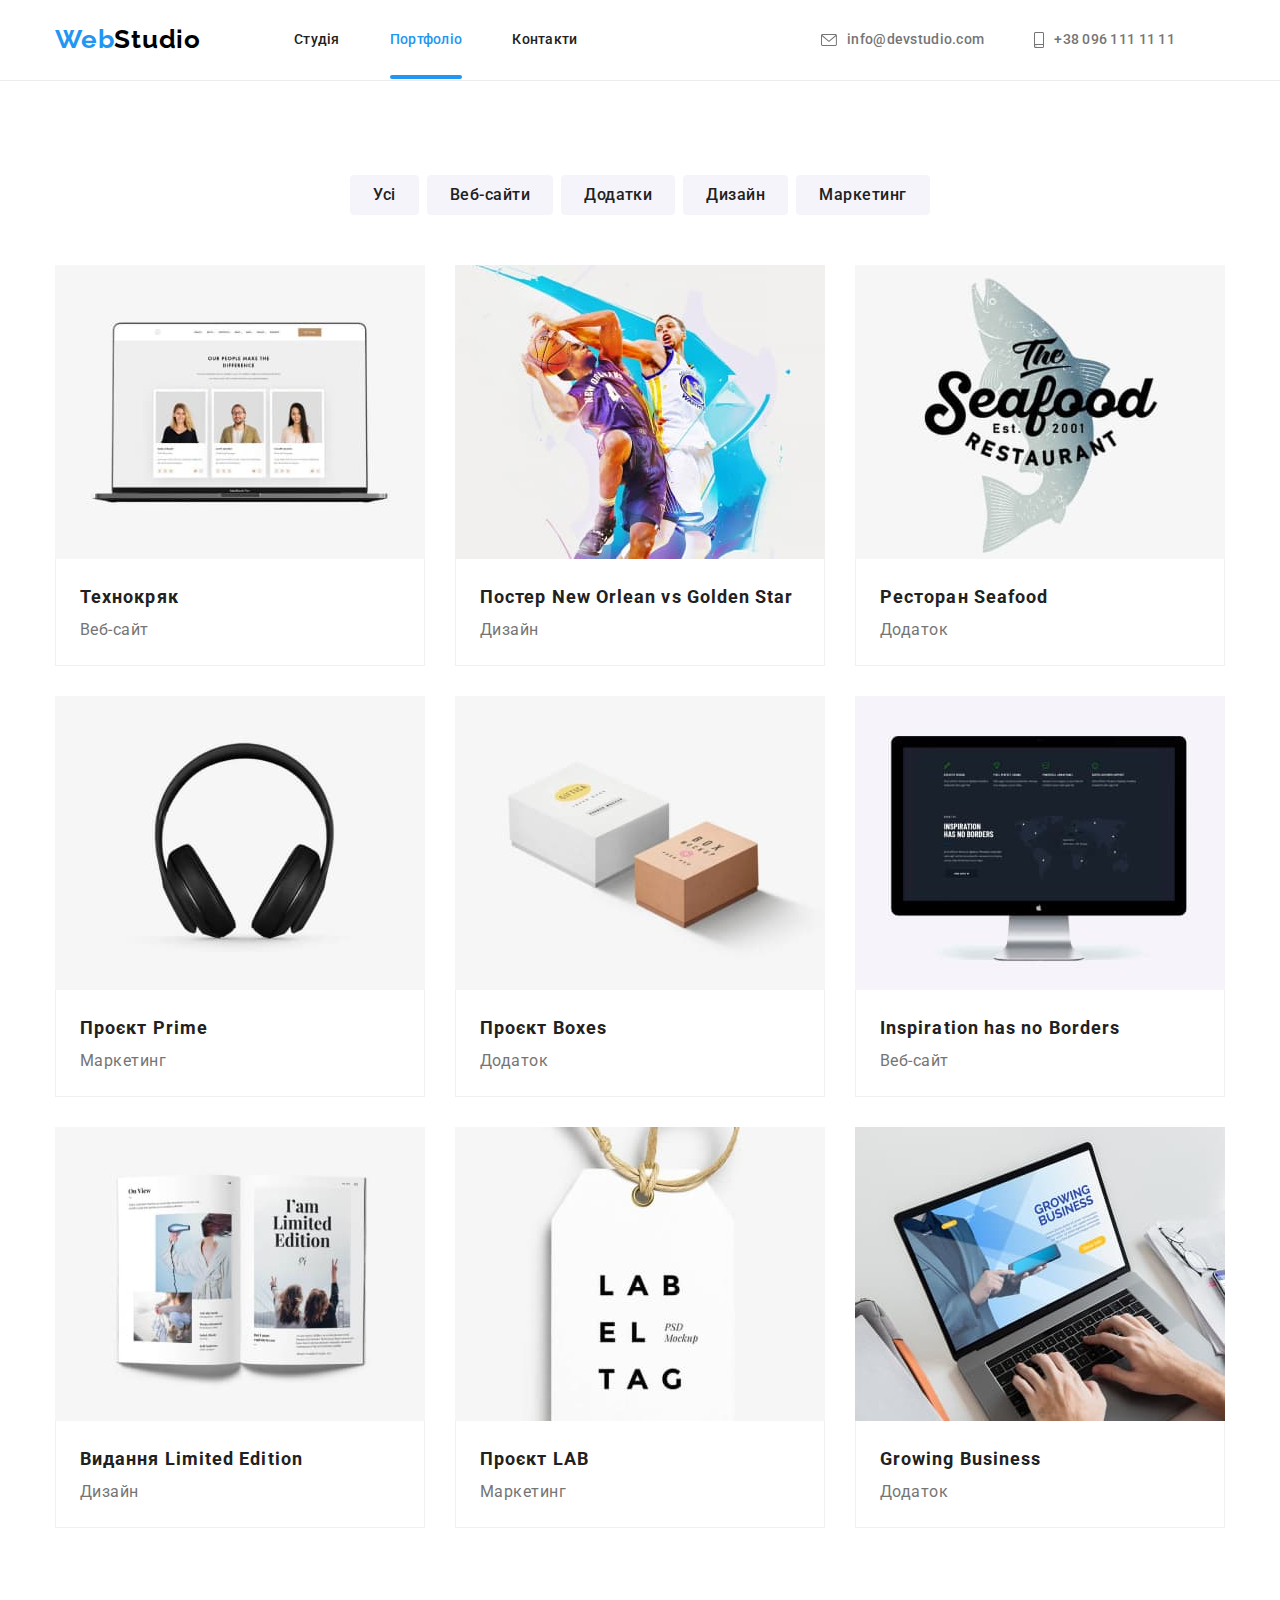
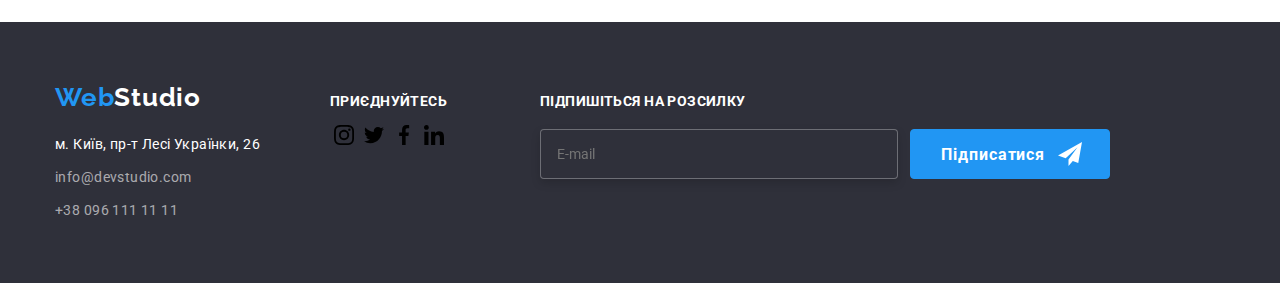
==== commit b634a2da: "2" ====
--- a/portfolio.html
+++ b/portfolio.html
@@ -64,7 +64,7 @@
     <main>
       <section class="section">
         <div class="container">
-          <ul class="filter__list">
+          <ul class="filter">
             <li class="filter__item">
               <button type="button" class="filter__btn">Усі</button>
             </li>
--- a/css/main.min.css
+++ b/css/main.min.css
@@ -1 +1 @@
-:root{--main-color-text: #212121;--color-text: #757575;--cursor: #2196f3;--main-background-color: #fff;--background-hero-footer: #2f303a;--background-card: #f5f5f5;--baskground-team: #f5f4fa;--logo-part-color: #000000;--text-decoration: rgba(255, 255, 255, 0.6);--animation: 250ms cubic-bezier(0.4, 0, 0.2, 1)}.visually-hidden{width:1px;height:1px;margin:-1px;border:0;padding:0;white-space:nowrap;-webkit-clip-path:inset(100%);clip-path:inset(100%);clip:rect(0 0 0 0);overflow:hidden}body{margin:0;color:var(--main-color);background-color:var(--main-background-color);font-family:"Roboto";font-weight:400;font-size:14px;line-height:1.7}img{display:block}.link{color:var(--cursor)}.body,h1,h2,h3,h4,li,ul,p{padding:0;margin:0}.benefits,.makeing__list,.team__list,.project__list,.filter__list,.сustomers-item,.socials__item{list-style:none}.section{padding-top:94px;padding-bottom:94px}.container{padding-left:15px;padding-right:15px;margin-left:auto;margin-right:auto;width:1200px}.header{border-bottom:1px solid #ececec}.nav{display:-webkit-box;display:-ms-flexbox;display:flex;-webkit-box-align:center;-ms-flex-align:center;align-items:center}.main__nav{display:-webkit-box;display:-ms-flexbox;display:flex;-webkit-box-align:center;-ms-flex-align:center;align-items:center}.nav__logo{font-family:"Raleway",sans-serif;font-weight:700;font-size:26px;line-height:1.2;letter-spacing:.03em;color:var(--logo-part-color);text-decoration:none}.nav__logo--part{color:var(--cursor)}.nav__list{margin-left:93px;display:-webkit-box;display:-ms-flexbox;display:flex;color:var(--main-color-text);font-weight:500;font-size:14px;line-height:1.14;letter-spacing:.02em;text-decoration:none;list-style:none;-ms-flex-wrap:wrap;flex-wrap:wrap;gap:50px}.nav__link{position:relative;padding-top:32px;padding-bottom:32px;color:var(--main-color-text);font-weight:500;font-size:14px;line-height:1.14;letter-spacing:.02em;text-decoration:none;-webkit-transition:color var(--animation);transition:color var(--animation)}.nav__link:focus-within{color:var(--cursor)}.nav__link:hover{color:var(--cursor)}.nav__link--curent{color:var(--cursor)}.nav__link--curent::after{color:var(--cursor);content:"";position:absolute;display:block;left:0;bottom:0;width:100%;height:4px;border-radius:2px;background-color:var(--cursor)}.contacts{display:-webkit-box;display:-ms-flexbox;display:flex;margin-left:auto;-webkit-box-align:center;-ms-flex-align:center;align-items:center;color:var(--color-text);text-decoration:none;list-style:none}.contacts__link{display:-webkit-box;display:-ms-flexbox;display:flex;margin-right:50px;padding-top:32px;padding-bottom:32px;color:var(--color-text);font-weight:500;font-size:14px;line-height:1.14;letter-spacing:.02em;text-decoration:none;list-style:none;-webkit-box-align:center;-ms-flex-align:center;align-items:center;-webkit-transition:color var(--animation);transition:color var(--animation)}.contacts__icon{fill:var(--color-text);margin-right:10px;-webkit-box-align:center;-ms-flex-align:center;align-items:center}.contacts__link:hover .contacts__icon,.contacts__link:focus .contacts__icon{fill:var(--cursor);-webkit-transition:color var(--animation);transition:color var(--animation)}.contacts__link:hover,.contacts__link:focus{color:var(--cursor);background-color:inherit}.section--decoration{background-color:var(--background-hero-footer);text-align:center;padding-top:200px;padding-bottom:200px;max-width:1600px;height:600px;margin-left:auto;margin-right:auto;background-image:-webkit-gradient(linear, left top, right top, from(rgba(47, 48, 58, 0.4)), to(rgba(47, 48, 58, 0.4))),url(../images/Img-\ hero.jpg);background-image:linear-gradient(to right, rgba(47, 48, 58, 0.4), rgba(47, 48, 58, 0.4)),url(../images/Img-\ hero.jpg);background-repeat:no-repeat;background-size:cover;background-position:center}.hero__text{margin-bottom:30px;text-align:center;color:var(--main-background-color);font-weight:900;font-size:44px;line-height:1.36;letter-spacing:.06em;text-transform:uppercase}.hero__btn{padding:10px 32px;color:var(--main-background-color);border:1px solid var(--cursor);background-color:var(--cursor);-webkit-box-shadow:0px 4px 4px rgba(0,0,0,.15);box-shadow:0px 4px 4px rgba(0,0,0,.15);border-radius:4px;cursor:pointer;font-weight:700;font-size:16px;line-height:1.9;letter-spacing:.06em;-webkit-transition:color var(--animation);transition:color var(--animation)}.hero-btn:hover,.hero-btn:focus{background:#168ff0;-webkit-box-shadow:0px 4px 4px rgba(0,0,0,.15);box-shadow:0px 4px 4px rgba(0,0,0,.15)}.section--margin{padding-bottom:0}.benefits{display:-webkit-box;display:-ms-flexbox;display:flex;font-family:"Roboto";-webkit-box-pack:justify;-ms-flex-pack:justify;justify-content:space-between}.benefits__item{width:270px}.benefit__icons{display:-webkit-box;display:-ms-flexbox;display:flex;margin-bottom:30px;height:120px;-webkit-box-pack:center;-ms-flex-pack:center;justify-content:center;-webkit-box-align:center;-ms-flex-align:center;align-items:center;background-color:#f5f4fa;border-radius:4px}.benefit__text{margin-bottom:10px;color:var(--main-color-text);font-weight:700;font-size:14px;line-height:1.14;letter-spacing:.03em;text-transform:uppercase}.ben__pref{font-weight:400;font-size:14px;line-height:1.7;letter-spacing:.03em;color:var(--color-text)}.makeing__title{margin-bottom:50px;color:var(--main-color-text);font-size:36px;line-height:1.16;letter-spacing:.03em;text-align:center}.makeing__list{display:-webkit-box;display:-ms-flexbox;display:flex;-webkit-box-pack:justify;-ms-flex-pack:justify;justify-content:space-between}.makeing__item{display:-webkit-box;display:-ms-flexbox;display:flex;position:relative;-webkit-box-align:center;-ms-flex-align:center;align-items:center}.makeing__text{bottom:0;width:370px;position:absolute;padding-top:27px;padding-bottom:27px;background-color:rgba(47,48,58,.8);color:var(--main-background-color);font-weight:700;font-size:14px;line-height:16px;text-align:center;letter-spacing:.03em;text-transform:uppercase;text-decoration:none;-webkit-box-align:center;-ms-flex-align:center;align-items:center}.section--team{background:var(--baskground-team)}.team__title{margin-bottom:50px;color:var(--main-color-text);font-size:36px;line-height:1.16;letter-spacing:.03em;text-align:center}.team__list{display:-webkit-box;display:-ms-flexbox;display:flex;-webkit-box-pack:justify;-ms-flex-pack:justify;justify-content:space-between}.team__item{display:inline-block;background:var(--main-background-color);-webkit-box-shadow:0px 1px 3px rgba(0,0,0,.12),0px 1px 1px rgba(0,0,0,.14),0px 2px 1px rgba(0,0,0,.2);box-shadow:0px 1px 3px rgba(0,0,0,.12),0px 1px 1px rgba(0,0,0,.14),0px 2px 1px rgba(0,0,0,.2);border-radius:0px 0px 4px 4px}.team__desc{padding-top:30px;padding-bottom:30px}.team__name{margin-bottom:10px;text-align:center;color:var(--main-color-text);font-weight:500;font-size:16px;line-height:1.18;letter-spacing:.03em}.team__profession{text-align:center;color:var(--color-text);font-weight:400;font-size:16px;line-height:1.18;letter-spacing:.03em}.socials{margin-top:16px;display:-webkit-box;display:-ms-flexbox;display:flex;-webkit-box-pack:center;-ms-flex-pack:center;justify-content:center;gap:10px}.social__link{display:-webkit-box;display:-ms-flexbox;display:flex;width:44px;height:44px;-webkit-box-align:center;-ms-flex-align:center;align-items:center;-webkit-box-pack:center;-ms-flex-pack:center;justify-content:center;color:#afb1b8;background-color:var(--main-background-color);border-radius:50%;fill:currentColor;-webkit-transition:background-color var(--animation),color var(--animation);transition:background-color var(--animation),color var(--animation)}.social__link:hover{color:var(--main-background-color);background-color:var(--cursor)}.social__link:focus{border-radius:50%;color:var(--main-background-color);background-color:var(--cursor)}.сustomers{padding-bottom:50px;font-size:36px;line-height:1.16;text-align:center;letter-spacing:.03em}.сustomers__list{display:-webkit-box;display:-ms-flexbox;display:flex;-webkit-box-pack:justify;-ms-flex-pack:justify;justify-content:space-between;text-decoration:none}.сustomers__item{display:block;width:170px;height:92px}.customers__link{display:-webkit-box;display:-ms-flexbox;display:flex;-webkit-box-pack:center;-ms-flex-pack:center;justify-content:center;-webkit-box-align:center;-ms-flex-align:center;align-items:center;width:170px;height:92px;border:1px solid #afb1b8;border-radius:4px;color:#afb1b8;-webkit-transition:border var(--animation),color var(--animation),-webkit-transform var(--animation);transition:border var(--animation),color var(--animation),-webkit-transform var(--animation);transition:transform var(--animation),border var(--animation),color var(--animation);transition:transform var(--animation),border var(--animation),color var(--animation),-webkit-transform var(--animation)}.customers__link:hover,.customers__link:focus{color:var(--cursor);border-color:var(--cursor);background-color:inherit}.customer__icon{fill:currentColor}.foot{display:block;padding-top:60px;padding-bottom:60px;background-color:var(--background-hero-footer)}.container--level{display:-webkit-box;display:-ms-flexbox;display:flex;-webkit-box-align:baseline;-ms-flex-align:baseline;align-items:baseline}.logo__foot{font-family:"Raleway",sans-serif;font-weight:700;font-size:26px;line-height:1.2;letter-spacing:.03em;color:var(--logo-part-color);margin-bottom:20px;font-weight:700;font-size:26px;line-height:1.19;letter-spacing:.03em;text-decoration:none;color:var(--main-background-color)}.address{margin-top:20px}.addres__list{list-style:none}.addres__item:not(:last-child){margin-bottom:9px}.addres__link{color:var(--main-background-color);font-family:"Roboto";font-style:normal;font-weight:400;font-size:14px;line-height:1.7;letter-spacing:.03em;text-decoration:none}.tel__link{font-style:normal;font-weight:400;font-size:14px;line-height:1.7;color:var(--text-decoration);letter-spacing:.03em;text-decoration:none}.socials__footer--text{font-weight:700;font-size:14px;line-height:16px;letter-spacing:.03em;text-transform:uppercase;color:var(--main-background-color)}.socials__footer{margin-left:70px}.social__link--black{fill:var(--main-background-color);background-color:rgba(255,255,255,.1);-webkit-transition:background-color var(--animation),fill var(--animation);transition:background-color var(--animation),fill var(--animation)}.subscribe{display:-webkit-box;display:-ms-flexbox;display:flex;margin-left:93px;-webkit-box-align:end;-ms-flex-align:end;align-items:flex-end;width:570px;height:86px}.subscribe__block{-webkit-box-pack:center;-ms-flex-pack:center;justify-content:center;display:-webkit-box;display:-ms-flexbox;display:flex;-webkit-box-orient:vertical;-webkit-box-direction:normal;-ms-flex-direction:column;flex-direction:column}.subscribe__field{width:358px;height:50px;padding:15px 16px;color:rgba(255,255,255,.6);background-color:var(--background-hero-footer);border:1px solid rgba(255,255,255,.3);-webkit-filter:drop-shadow(0px 4px 4px rgba(0, 0, 0, 0.15));filter:drop-shadow(0px 4px 4px rgba(0, 0, 0, 0.15));border-radius:4px}.subscribe__text{color:var(--main-background-color);font-weight:700;font-size:14px;line-height:16px;letter-spacing:.03em;text-transform:uppercase;color:var(--main-background-color);margin-bottom:20px}.form__btn{margin-left:12px;padding-right:62px;padding-left:28px;padding-top:10px;padding-bottom:10px;font-weight:700;font-size:16px;line-height:1.875;letter-spacing:.06em;color:var(--main-background-color);width:200px;height:50px;background-color:var(--cursor);border-radius:4px;border:1px solid var(--cursor);cursor:pointer;-webkit-transition:color var(--animation),background-color var(--animation),border var(--animation);transition:color var(--animation),background-color var(--animation),border var(--animation)}.form__btn:hover,.form__btn:focus{-webkit-box-shadow:0px 4px 4px rgba(0,0,0,.15);box-shadow:0px 4px 4px rgba(0,0,0,.15)}.form__send{position:relative}.form__img{position:absolute;top:13px;right:28px;fill:var(--main-background-color)}.backdrop{position:fixed;top:0;left:0;width:100%;height:100%;background-color:rgba(0,0,0,.2);opacity:1;visibility:visible;-webkit-transition:opacity 250ms,visibility var(--animation);transition:opacity 250ms,visibility var(--animation);-webkit-transform:scale(1);transform:scale(1)}.backdrop.is-hidden{opacity:0;visibility:hidden;pointer-events:none}.backdrop.is-hidden .modal{visibility:hidden;opacity:1;-webkit-transform:translate(30%) scale(70%);transform:translate(30%) scale(70%)}.modal{visibility:visible;position:absolute;top:50%;left:50%;-webkit-transform:translate(-50%, -50%);transform:translate(-50%, -50%);min-width:528px;min-height:581px;background-color:var(--main-background-color);-webkit-box-shadow:0px 1px 3px rgba(0,0,0,.12),0px 1px 1px rgba(0,0,0,.14),0px 2px 1px rgba(0,0,0,.2);box-shadow:0px 1px 3px rgba(0,0,0,.12),0px 1px 1px rgba(0,0,0,.14),0px 2px 1px rgba(0,0,0,.2);border-radius:4px;-webkit-transition:visibility var(--animation),-webkit-transform var(--animation);transition:visibility var(--animation),-webkit-transform var(--animation);transition:transform var(--animation),visibility var(--animation);transition:transform var(--animation),visibility var(--animation),-webkit-transform var(--animation)}.modal__close{position:absolute;display:-webkit-box;display:-ms-flexbox;display:flex;-webkit-box-pack:center;-ms-flex-pack:center;justify-content:center;border-color:var(--main-background-color);border:1px solid rgba(0,0,0,.1);width:30px;height:30px;border-radius:50%;background-color:var(--main-background-color);border:1px solid rgba(0,0,0,.1);right:8px;top:8px;-webkit-box-align:center;-ms-flex-align:center;align-items:center;cursor:pointer}.modal__button-X{background-color:var(--main-background-color);-webkit-box-align:center;-ms-flex-align:center;align-items:center;text-transform:none}.modal__close:hover .button-X{fill:var(--cursor)}.fetback{padding:40px}.fetback__text{margin-bottom:12px;font-weight:700;font-size:20px;line-height:23px;text-align:center;letter-spacing:.03em;color:var(--main-color-text)}.fetback__form{-webkit-box-pack:center;-ms-flex-pack:center;justify-content:center;display:-webkit-box;display:-ms-flexbox;display:flex;-webkit-box-orient:vertical;-webkit-box-direction:normal;-ms-flex-direction:column;flex-direction:column;margin-bottom:10px;color:var(--color-text)}.fetback__lable{margin-bottom:4px;font-weight:400;font-size:12px;line-height:1.1666666667;letter-spacing:.01em;color:#757575}.fetback__input{height:40px;color:var(--color-text);padding-left:42px;padding-top:11px;padding-bottom:11px;border:1px solid rgba(33,33,33,.2);border-radius:4px;cursor:pointer;-webkit-transition:border var(--animation),-webkit-transform var(--animation);transition:border var(--animation),-webkit-transform var(--animation);transition:transform var(--animation),border var(--animation);transition:transform var(--animation),border var(--animation),-webkit-transform var(--animation)}.fetback__input:hover,.fetback__input:focus{border-color:var(--cursor);outline:var(--cursor);fill:var(--cursor)}.fetback__svg{position:relative}.fetback__img{position:absolute;bottom:11px;left:12px;fill:var(--main-color-text);-webkit-transition:fill var(--animation),-webkit-transform var(--animation);transition:fill var(--animation),-webkit-transform var(--animation);transition:transform var(--animation),fill var(--animation);transition:transform var(--animation),fill var(--animation),-webkit-transform var(--animation)}.fetback__form:hover .fetback__img{fill:var(--cursor)}.fetback__form:focus-within .fetback__img{fill:var(--cursor);border-color:var(--cursor)}.fetback__textarea{outline:var(--cursor);height:120px;resize:none;padding:11px 12px;border:1px solid rgba(33,33,33,.2);font-family:"Roboto";font-style:normal;border-radius:4px;font-weight:400;font-size:12px;line-height:1.1666666667;letter-spacing:.01em;color:var(--color-text);cursor:pointer;-webkit-transition:border var(--animation),-webkit-transform var(--animation);transition:border var(--animation),-webkit-transform var(--animation);transition:transform var(--animation),border var(--animation);transition:transform var(--animation),border var(--animation),-webkit-transform var(--animation)}.fetback__textarea:hover,.fetback__textarea:focus{border-color:var(--cursor)}.check{display:inline-block;margin-bottom:30px}.check__lable{display:-webkit-inline-box;display:-ms-inline-flexbox;display:inline-flex;-webkit-box-align:center;-ms-flex-align:center;align-items:center;padding-left:12px;color:var(--color-text);-webkit-transition:-webkit-transform var(--animation);transition:-webkit-transform var(--animation);transition:transform var(--animation);transition:transform var(--animation), -webkit-transform var(--animation)}.check__lable::-webkit-input-placeholder{border-color:var(--cursor);fill:var(--cursor)}.check__lable::-moz-placeholder{border-color:var(--cursor);fill:var(--cursor)}.check__lable:-ms-input-placeholder{border-color:var(--cursor);fill:var(--cursor)}.check__lable::-ms-input-placeholder{border-color:var(--cursor);fill:var(--cursor)}.check__lable::placeholder{border-color:var(--cursor);fill:var(--cursor)}.check__input{-webkit-appearance:none;-moz-appearance:none;appearance:none;position:absolute}.check__jpg{margin-right:7px;display:inline-block;width:16px;height:15px;border-radius:2px}.check__jpg .uncheck{opacity:1}.check__input:checked+.check__jpg .uncheck{opacity:0}.check__jpg .check{opacity:0;-webkit-transition:color var(--animation);transition:color var(--animation)}.check__input:checked+.check__jpg .check{opacity:1}.check__link{font-weight:400;font-size:14px;line-height:1.7142857143;letter-spacing:.03em;color:var(--cursor)}.submint{display:block;margin-top:30px;margin:0 auto;-webkit-box-align:center;-ms-flex-align:center;align-items:center;background-color:var(--cursor);color:var(--main-background-color);border-radius:4px;border-color:1px solid var(--cursor);padding:10px 52px;font-weight:700;font-size:16px;line-height:1.875;letter-spacing:.06em;-webkit-transition:color var(--animation),background-color var(--animation),-webkit-transform var(--animation),-webkit-box-shadow var(--animation);transition:color var(--animation),background-color var(--animation),-webkit-transform var(--animation),-webkit-box-shadow var(--animation);transition:transform var(--animation),color var(--animation),background-color var(--animation),box-shadow var(--animation);transition:transform var(--animation),color var(--animation),background-color var(--animation),box-shadow var(--animation),-webkit-transform var(--animation),-webkit-box-shadow var(--animation)}.filter__list{display:-webkit-box;display:-ms-flexbox;display:flex;-webkit-box-pack:center;-ms-flex-pack:center;justify-content:center;font-weight:400;font-size:14px;line-height:1.71;margin-bottom:50px;gap:8px}.filter__btn{padding:6px 22px;color:var(--main-color-text);background-color:var(--baskground-team);border-color:1px solid var(--baskground-team);border:1px solid var(--baskground-team);border-radius:4px;font-weight:500;font-size:16px;line-height:1.62;cursor:pointer;letter-spacing:.03em;-webkit-transition:background-color var(--animation),border var(--animation),color var(--animation);transition:background-color var(--animation),border var(--animation),color var(--animation)}.filter__btn:hover,.filter__btn:focus{color:var(--main-background-color);background-color:var(--cursor);-webkit-box-shadow:0px 3px 1px rgba(0,0,0,.1),0px 1px 2px rgba(0,0,0,.08),0px 2px 2px rgba(0,0,0,.12);box-shadow:0px 3px 1px rgba(0,0,0,.1),0px 1px 2px rgba(0,0,0,.08),0px 2px 2px rgba(0,0,0,.12);border-radius:4px;border-color:var(--cursor)}.project__list{display:-webkit-box;display:-ms-flexbox;display:flex;-ms-flex-wrap:wrap;flex-wrap:wrap;gap:30px}.project__item:hover,.project__item:focus{-webkit-box-shadow:0px 1px 1px rgba(0,0,0,.12),0px 4px 4px rgba(0,0,0,.06),1px 4px 6px rgba(0,0,0,.16);box-shadow:0px 1px 1px rgba(0,0,0,.12),0px 4px 4px rgba(0,0,0,.06),1px 4px 6px rgba(0,0,0,.16)}.project__desk{padding:20px 24px;border-bottom:1px solid #f1f0ee;border-right:1px solid #f1f0ee;border-left:1px solid #f1f0ee}.project__name{background-color:var(--main-background-color);color:var(--main-color-text);font-size:18px;line-height:2;letter-spacing:.06em}.project-denotation{color:var(--color-text);font-size:16px;line-height:1.87;letter-spacing:.03em}.overlay{visibility:hidden;opacity:0;position:absolute;top:0;left:0;background-color:rgba(33,150,243,.9);color:var(--main-background-color);width:100%;height:100%;display:-webkit-box;display:-ms-flexbox;display:flex;-webkit-box-align:center;-ms-flex-align:center;align-items:center;-webkit-transform:translateY(101%);transform:translateY(101%);-webkit-transition:visibility var(--animation),opacity var(--animation),-webkit-transform var(--animation);transition:visibility var(--animation),opacity var(--animation),-webkit-transform var(--animation);transition:transform var(--animation),visibility var(--animation),opacity var(--animation);transition:transform var(--animation),visibility var(--animation),opacity var(--animation),-webkit-transform var(--animation)}.project__item:hover .overlay{-webkit-transform:translateY(0);transform:translateY(0);visibility:visible;opacity:1}.project__link{text-decoration:none}.project__picture{position:relative;overflow:hidden}.overlay__text{font-weight:400;font-size:18px;padding:63px 24px;line-height:1.55;letter-spacing:.03em}/*# sourceMappingURL=main.min.css.map */+:root{--main-color-text: #212121;--color-text: #757575;--cursor: #2196f3;--main-background-color: #fff;--background-hero-footer: #2f303a;--background-card: #f5f5f5;--baskground-team: #f5f4fa;--logo-part-color: #000000;--text-decoration: rgba(255, 255, 255, 0.6);--animation: 250ms cubic-bezier(0.4, 0, 0.2, 1)}.visually-hidden{width:1px;height:1px;margin:-1px;border:0;padding:0;white-space:nowrap;-webkit-clip-path:inset(100%);clip-path:inset(100%);clip:rect(0 0 0 0);overflow:hidden}body{margin:0;color:var(--main-color);background-color:var(--main-background-color);font-family:"Roboto";font-weight:400;font-size:14px;line-height:1.7}img{display:block}.link{color:var(--cursor)}.body,h1,h2,h3,h4,li,ul,p{padding:0;margin:0}.benefits,.makeing__list,.team__list,.project__list,.filter,.сustomers__item,.socials__item{list-style:none}.section{padding-top:94px;padding-bottom:94px}.container{padding-left:15px;padding-right:15px;margin-left:auto;margin-right:auto;width:1200px}.header{border-bottom:1px solid #ececec}.nav{display:-webkit-box;display:-ms-flexbox;display:flex;-webkit-box-align:center;-ms-flex-align:center;align-items:center}.main__nav{display:-webkit-box;display:-ms-flexbox;display:flex;-webkit-box-align:center;-ms-flex-align:center;align-items:center}.nav__logo{font-family:"Raleway",sans-serif;font-weight:700;font-size:26px;line-height:1.2;letter-spacing:.03em;color:var(--logo-part-color);text-decoration:none}.nav__logo--part{color:var(--cursor)}.nav__list{margin-left:93px;display:-webkit-box;display:-ms-flexbox;display:flex;color:var(--main-color-text);font-weight:500;font-size:14px;line-height:1.14;letter-spacing:.02em;text-decoration:none;list-style:none;-ms-flex-wrap:wrap;flex-wrap:wrap;gap:50px}.nav__link{position:relative;padding-top:32px;padding-bottom:32px;color:var(--main-color-text);font-weight:500;font-size:14px;line-height:1.14;letter-spacing:.02em;text-decoration:none;-webkit-transition:color var(--animation);transition:color var(--animation)}.nav__link:focus-within{color:var(--cursor)}.nav__link:hover{color:var(--cursor)}.nav__link--curent{color:var(--cursor)}.nav__link--curent::after{color:var(--cursor);content:"";position:absolute;display:block;left:0;bottom:0;width:100%;height:4px;border-radius:2px;background-color:var(--cursor)}.contacts{display:-webkit-box;display:-ms-flexbox;display:flex;margin-left:auto;-webkit-box-align:center;-ms-flex-align:center;align-items:center;color:var(--color-text);text-decoration:none;list-style:none}.contacts__link{display:-webkit-box;display:-ms-flexbox;display:flex;margin-right:50px;padding-top:32px;padding-bottom:32px;color:var(--color-text);font-weight:500;font-size:14px;line-height:1.14;letter-spacing:.02em;text-decoration:none;list-style:none;-webkit-box-align:center;-ms-flex-align:center;align-items:center;-webkit-transition:color var(--animation);transition:color var(--animation)}.contacts__link:hover .contacts__icon,.contacts__link:focus .contacts__icon{fill:var(--cursor);-webkit-transition:color var(--animation);transition:color var(--animation)}.contacts__link:hover,.contacts__link:focus{color:var(--cursor);background-color:inherit}.contacts__icon{fill:var(--color-text);margin-right:10px;-webkit-box-align:center;-ms-flex-align:center;align-items:center}.section--decoration{background-color:var(--background-hero-footer);text-align:center;padding-top:200px;padding-bottom:200px;max-width:1600px;height:600px;margin-left:auto;margin-right:auto;background-image:-webkit-gradient(linear, left top, right top, from(rgba(47, 48, 58, 0.4)), to(rgba(47, 48, 58, 0.4))),url(../images/Img-\ hero.jpg);background-image:linear-gradient(to right, rgba(47, 48, 58, 0.4), rgba(47, 48, 58, 0.4)),url(../images/Img-\ hero.jpg);background-repeat:no-repeat;background-size:cover;background-position:center}.hero__text{margin-bottom:30px;text-align:center;color:var(--main-background-color);font-weight:900;font-size:44px;line-height:1.36;letter-spacing:.06em;text-transform:uppercase}.hero__btn{padding:10px 32px;color:var(--main-background-color);border:1px solid var(--cursor);background-color:var(--cursor);-webkit-box-shadow:0px 4px 4px rgba(0,0,0,.15);box-shadow:0px 4px 4px rgba(0,0,0,.15);border-radius:4px;cursor:pointer;font-weight:700;font-size:16px;line-height:1.9;letter-spacing:.06em;-webkit-transition:color var(--animation);transition:color var(--animation)}.hero__btn:hover,.hero__btn:focus{background:#168ff0;-webkit-box-shadow:0px 4px 4px rgba(0,0,0,.15);box-shadow:0px 4px 4px rgba(0,0,0,.15)}.section--margin{padding-bottom:0}.benefits{display:-webkit-box;display:-ms-flexbox;display:flex;font-family:"Roboto";-webkit-box-pack:justify;-ms-flex-pack:justify;justify-content:space-between}.benefits__item{width:270px}.benefits__icons{display:-webkit-box;display:-ms-flexbox;display:flex;margin-bottom:30px;height:120px;-webkit-box-pack:center;-ms-flex-pack:center;justify-content:center;-webkit-box-align:center;-ms-flex-align:center;align-items:center;background-color:#f5f4fa;border-radius:4px}.benefits__text{margin-bottom:10px;color:var(--main-color-text);font-weight:700;font-size:14px;line-height:1.14;letter-spacing:.03em;text-transform:uppercase}.benefits__pref{font-weight:400;font-size:14px;line-height:1.7;letter-spacing:.03em;color:var(--color-text)}.we-do{margin-bottom:50px;color:var(--main-color-text);font-size:36px;line-height:1.16;letter-spacing:.03em;text-align:center}.makeing{display:-webkit-box;display:-ms-flexbox;display:flex;-webkit-box-pack:justify;-ms-flex-pack:justify;justify-content:space-between}.makeing__item{display:-webkit-box;display:-ms-flexbox;display:flex;position:relative;-webkit-box-align:center;-ms-flex-align:center;align-items:center}.makeing__text{bottom:0;width:370px;position:absolute;padding-top:27px;padding-bottom:27px;background-color:rgba(47,48,58,.8);color:var(--main-background-color);font-weight:700;font-size:14px;line-height:16px;text-align:center;letter-spacing:.03em;text-transform:uppercase;text-decoration:none;-webkit-box-align:center;-ms-flex-align:center;align-items:center}.section--team{background:var(--baskground-team)}.team__title{margin-bottom:50px;color:var(--main-color-text);font-size:36px;line-height:1.16;letter-spacing:.03em;text-align:center}.team{display:-webkit-box;display:-ms-flexbox;display:flex;-webkit-box-pack:justify;-ms-flex-pack:justify;justify-content:space-between}.team__item{display:inline-block;background:var(--main-background-color);-webkit-box-shadow:0px 1px 3px rgba(0,0,0,.12),0px 1px 1px rgba(0,0,0,.14),0px 2px 1px rgba(0,0,0,.2);box-shadow:0px 1px 3px rgba(0,0,0,.12),0px 1px 1px rgba(0,0,0,.14),0px 2px 1px rgba(0,0,0,.2);border-radius:0px 0px 4px 4px}.team__desc{padding-top:30px;padding-bottom:30px}.team__name{margin-bottom:10px;text-align:center;color:var(--main-color-text);font-weight:500;font-size:16px;line-height:1.18;letter-spacing:.03em}.team__profession{text-align:center;color:var(--color-text);font-weight:400;font-size:16px;line-height:1.18;letter-spacing:.03em}.socials{margin-top:16px;display:-webkit-box;display:-ms-flexbox;display:flex;-webkit-box-pack:center;-ms-flex-pack:center;justify-content:center;gap:10px}.socials__link{display:-webkit-box;display:-ms-flexbox;display:flex;width:44px;height:44px;-webkit-box-align:center;-ms-flex-align:center;align-items:center;-webkit-box-pack:center;-ms-flex-pack:center;justify-content:center;color:#afb1b8;background-color:var(--main-background-color);border-radius:50%;fill:currentColor;-webkit-transition:background-color var(--animation),color var(--animation);transition:background-color var(--animation),color var(--animation)}.socials__link:hover{color:var(--main-background-color);background-color:var(--cursor)}.socials__link:focus{border-radius:50%;color:var(--main-background-color);background-color:var(--cursor)}.socials__link--black{fill:var(--main-background-color);background-color:rgba(255,255,255,.1);-webkit-transition:background-color var(--animation),fill var(--animation);transition:background-color var(--animation),fill var(--animation)}.socials__footer{margin-left:70px}.socials__footer--text{font-weight:700;font-size:14px;line-height:16px;letter-spacing:.03em;text-transform:uppercase;color:var(--main-background-color)}.clients{padding-bottom:50px;font-size:36px;line-height:1.16;text-align:center;letter-spacing:.03em}.сustomers{display:-webkit-box;display:-ms-flexbox;display:flex;-webkit-box-pack:justify;-ms-flex-pack:justify;justify-content:space-between;text-decoration:none}.сustomers__item{display:block;width:170px;height:92px}.customers__link{display:-webkit-box;display:-ms-flexbox;display:flex;-webkit-box-pack:center;-ms-flex-pack:center;justify-content:center;-webkit-box-align:center;-ms-flex-align:center;align-items:center;width:170px;height:92px;border:1px solid #afb1b8;border-radius:4px;color:#afb1b8;-webkit-transition:border var(--animation),color var(--animation),-webkit-transform var(--animation);transition:border var(--animation),color var(--animation),-webkit-transform var(--animation);transition:transform var(--animation),border var(--animation),color var(--animation);transition:transform var(--animation),border var(--animation),color var(--animation),-webkit-transform var(--animation)}.customers__link:hover,.customers__link:focus{color:var(--cursor);border-color:var(--cursor);background-color:inherit}.customer__icon{fill:currentColor}.foot{display:block;padding-top:60px;padding-bottom:60px;background-color:var(--background-hero-footer)}.container--level{display:-webkit-box;display:-ms-flexbox;display:flex;-webkit-box-align:baseline;-ms-flex-align:baseline;align-items:baseline}.logo__foot{font-family:"Raleway",sans-serif;font-weight:700;font-size:26px;line-height:1.2;letter-spacing:.03em;color:var(--logo-part-color);margin-bottom:20px;font-weight:700;font-size:26px;line-height:1.19;letter-spacing:.03em;text-decoration:none;color:var(--main-background-color)}.address{margin-top:20px}.addres__list{list-style:none}.addres__item:not(:last-child){margin-bottom:9px}.addres__link{color:var(--main-background-color);font-family:"Roboto";font-style:normal;font-weight:400;font-size:14px;line-height:1.7;letter-spacing:.03em;text-decoration:none}.tel__link{font-style:normal;font-weight:400;font-size:14px;line-height:1.7;color:var(--text-decoration);letter-spacing:.03em;text-decoration:none}.subscribe{display:-webkit-box;display:-ms-flexbox;display:flex;margin-left:93px;-webkit-box-align:end;-ms-flex-align:end;align-items:flex-end;width:570px;height:86px}.subscribe__block{-webkit-box-pack:center;-ms-flex-pack:center;justify-content:center;display:-webkit-box;display:-ms-flexbox;display:flex;-webkit-box-orient:vertical;-webkit-box-direction:normal;-ms-flex-direction:column;flex-direction:column}.subscribe__field{width:358px;height:50px;padding:15px 16px;color:rgba(255,255,255,.6);background-color:var(--background-hero-footer);border:1px solid rgba(255,255,255,.3);-webkit-filter:drop-shadow(0px 4px 4px rgba(0, 0, 0, 0.15));filter:drop-shadow(0px 4px 4px rgba(0, 0, 0, 0.15));border-radius:4px}.subscribe__text{color:var(--main-background-color);font-weight:700;font-size:14px;line-height:16px;letter-spacing:.03em;text-transform:uppercase;color:var(--main-background-color);margin-bottom:20px}.form__btn{margin-left:12px;padding-right:62px;padding-left:28px;padding-top:10px;padding-bottom:10px;font-weight:700;font-size:16px;line-height:1.875;letter-spacing:.06em;color:var(--main-background-color);width:200px;height:50px;background-color:var(--cursor);border-radius:4px;border:1px solid var(--cursor);cursor:pointer;-webkit-transition:color var(--animation),background-color var(--animation),border var(--animation);transition:color var(--animation),background-color var(--animation),border var(--animation)}.form__btn:hover,.form__btn:focus{-webkit-box-shadow:0px 4px 4px rgba(0,0,0,.15);box-shadow:0px 4px 4px rgba(0,0,0,.15)}.form__send{position:relative}.form__img{position:absolute;top:13px;right:28px;fill:var(--main-background-color)}.backdrop{position:fixed;top:0;left:0;width:100%;height:100%;background-color:rgba(0,0,0,.2);opacity:1;visibility:visible;-webkit-transition:opacity 250ms,visibility var(--animation);transition:opacity 250ms,visibility var(--animation);-webkit-transform:scale(1);transform:scale(1)}.backdrop.is-hidden{opacity:0;visibility:hidden;pointer-events:none}.backdrop.is-hidden .modal{visibility:hidden;opacity:1;-webkit-transform:translate(30%) scale(70%);transform:translate(30%) scale(70%)}.modal{visibility:visible;position:absolute;top:50%;left:50%;-webkit-transform:translate(-50%, -50%);transform:translate(-50%, -50%);min-width:528px;min-height:581px;background-color:var(--main-background-color);-webkit-box-shadow:0px 1px 3px rgba(0,0,0,.12),0px 1px 1px rgba(0,0,0,.14),0px 2px 1px rgba(0,0,0,.2);box-shadow:0px 1px 3px rgba(0,0,0,.12),0px 1px 1px rgba(0,0,0,.14),0px 2px 1px rgba(0,0,0,.2);border-radius:4px;-webkit-transition:visibility var(--animation),-webkit-transform var(--animation);transition:visibility var(--animation),-webkit-transform var(--animation);transition:transform var(--animation),visibility var(--animation);transition:transform var(--animation),visibility var(--animation),-webkit-transform var(--animation)}.modal__close{position:absolute;display:-webkit-box;display:-ms-flexbox;display:flex;-webkit-box-pack:center;-ms-flex-pack:center;justify-content:center;border-color:var(--main-background-color);border:1px solid rgba(0,0,0,.1);width:30px;height:30px;border-radius:50%;background-color:var(--main-background-color);border:1px solid rgba(0,0,0,.1);right:8px;top:8px;-webkit-box-align:center;-ms-flex-align:center;align-items:center;cursor:pointer}.modal__button-X{background-color:var(--main-background-color);-webkit-box-align:center;-ms-flex-align:center;align-items:center;text-transform:none}.modal__close:hover .button-X{fill:var(--cursor)}.fetback{padding:40px}.fetback__text{margin-bottom:12px;font-weight:700;font-size:20px;line-height:23px;text-align:center;letter-spacing:.03em;color:var(--main-color-text)}.fetback__form{-webkit-box-pack:center;-ms-flex-pack:center;justify-content:center;display:-webkit-box;display:-ms-flexbox;display:flex;-webkit-box-orient:vertical;-webkit-box-direction:normal;-ms-flex-direction:column;flex-direction:column;margin-bottom:10px;color:var(--color-text)}.fetback__form:hover .fetback__img{fill:var(--cursor)}.fetback__form:focus-within .fetback__img{fill:var(--cursor);border-color:var(--cursor)}.fetback__lable{margin-bottom:4px;font-weight:400;font-size:12px;line-height:1.1666666667;letter-spacing:.01em;color:#757575}.fetback__input{height:40px;color:var(--color-text);padding-left:42px;padding-top:11px;padding-bottom:11px;border:1px solid rgba(33,33,33,.2);border-radius:4px;cursor:pointer;-webkit-transition:border var(--animation),-webkit-transform var(--animation);transition:border var(--animation),-webkit-transform var(--animation);transition:transform var(--animation),border var(--animation);transition:transform var(--animation),border var(--animation),-webkit-transform var(--animation)}.fetback__input:hover,.fetback__input:focus{border-color:var(--cursor);outline:var(--cursor);fill:var(--cursor)}.fetback__svg{position:relative}.fetback__img{position:absolute;bottom:11px;left:12px;fill:var(--main-color-text);-webkit-transition:fill var(--animation),-webkit-transform var(--animation);transition:fill var(--animation),-webkit-transform var(--animation);transition:transform var(--animation),fill var(--animation);transition:transform var(--animation),fill var(--animation),-webkit-transform var(--animation)}.fetback__textarea{outline:var(--cursor);height:120px;resize:none;padding:11px 12px;border:1px solid rgba(33,33,33,.2);font-family:"Roboto";font-style:normal;border-radius:4px;font-weight:400;font-size:12px;line-height:1.1666666667;letter-spacing:.01em;color:var(--color-text);cursor:pointer;-webkit-transition:border var(--animation),-webkit-transform var(--animation);transition:border var(--animation),-webkit-transform var(--animation);transition:transform var(--animation),border var(--animation);transition:transform var(--animation),border var(--animation),-webkit-transform var(--animation)}.fetback__textarea:hover,.fetback__textarea:focus{border-color:var(--cursor)}.check{display:inline-block;margin-bottom:30px}.check__lable{display:-webkit-inline-box;display:-ms-inline-flexbox;display:inline-flex;-webkit-box-align:center;-ms-flex-align:center;align-items:center;padding-left:12px;color:var(--color-text);-webkit-transition:-webkit-transform var(--animation);transition:-webkit-transform var(--animation);transition:transform var(--animation);transition:transform var(--animation), -webkit-transform var(--animation)}.check__lable::-webkit-input-placeholder{border-color:var(--cursor);fill:var(--cursor)}.check__lable::-moz-placeholder{border-color:var(--cursor);fill:var(--cursor)}.check__lable:-ms-input-placeholder{border-color:var(--cursor);fill:var(--cursor)}.check__lable::-ms-input-placeholder{border-color:var(--cursor);fill:var(--cursor)}.check__lable::placeholder{border-color:var(--cursor);fill:var(--cursor)}.check__input{-webkit-appearance:none;-moz-appearance:none;appearance:none;position:absolute}.check__input:checked+.check__jpg .uncheck{opacity:0}.check__input:checked+.check__jpg .check{opacity:1}.check__jpg{margin-right:7px;display:inline-block;width:16px;height:15px;border-radius:2px}.check__jpg .uncheck{opacity:1}.check__jpg .check{opacity:0;-webkit-transition:color var(--animation);transition:color var(--animation)}.check__link{font-weight:400;font-size:14px;line-height:1.7142857143;letter-spacing:.03em;color:var(--cursor)}.submint{display:block;margin-top:30px;margin:0 auto;-webkit-box-align:center;-ms-flex-align:center;align-items:center;background-color:var(--cursor);color:var(--main-background-color);border-radius:4px;border-color:1px solid var(--cursor);padding:10px 52px;font-weight:700;font-size:16px;line-height:1.875;letter-spacing:.06em;-webkit-transition:color var(--animation),background-color var(--animation),-webkit-transform var(--animation),-webkit-box-shadow var(--animation);transition:color var(--animation),background-color var(--animation),-webkit-transform var(--animation),-webkit-box-shadow var(--animation);transition:transform var(--animation),color var(--animation),background-color var(--animation),box-shadow var(--animation);transition:transform var(--animation),color var(--animation),background-color var(--animation),box-shadow var(--animation),-webkit-transform var(--animation),-webkit-box-shadow var(--animation)}.filter{display:-webkit-box;display:-ms-flexbox;display:flex;-webkit-box-pack:center;-ms-flex-pack:center;justify-content:center;font-weight:400;font-size:14px;line-height:1.71;margin-bottom:50px;gap:8px}.filter__btn{padding:6px 22px;color:var(--main-color-text);background-color:var(--baskground-team);border-color:1px solid var(--baskground-team);border:1px solid var(--baskground-team);border-radius:4px;font-weight:500;font-size:16px;line-height:1.62;cursor:pointer;letter-spacing:.03em;-webkit-transition:background-color var(--animation),border var(--animation),color var(--animation);transition:background-color var(--animation),border var(--animation),color var(--animation)}.filter__btn:hover,.filter__btn:focus{color:var(--main-background-color);background-color:var(--cursor);-webkit-box-shadow:0px 3px 1px rgba(0,0,0,.1),0px 1px 2px rgba(0,0,0,.08),0px 2px 2px rgba(0,0,0,.12);box-shadow:0px 3px 1px rgba(0,0,0,.1),0px 1px 2px rgba(0,0,0,.08),0px 2px 2px rgba(0,0,0,.12);border-radius:4px;border-color:var(--cursor)}.project__list{display:-webkit-box;display:-ms-flexbox;display:flex;-ms-flex-wrap:wrap;flex-wrap:wrap;gap:30px}.project__item:hover,.project__item:focus{-webkit-box-shadow:0px 1px 1px rgba(0,0,0,.12),0px 4px 4px rgba(0,0,0,.06),1px 4px 6px rgba(0,0,0,.16);box-shadow:0px 1px 1px rgba(0,0,0,.12),0px 4px 4px rgba(0,0,0,.06),1px 4px 6px rgba(0,0,0,.16)}.project__desk{padding:20px 24px;border-bottom:1px solid #f1f0ee;border-right:1px solid #f1f0ee;border-left:1px solid #f1f0ee}.project__name{background-color:var(--main-background-color);color:var(--main-color-text);font-size:18px;line-height:2;letter-spacing:.06em}.project__text{color:var(--color-text);font-size:16px;line-height:1.87;letter-spacing:.03em}.overlay{visibility:hidden;opacity:0;position:absolute;top:0;left:0;background-color:rgba(33,150,243,.9);color:var(--main-background-color);width:100%;height:100%;display:-webkit-box;display:-ms-flexbox;display:flex;-webkit-box-align:center;-ms-flex-align:center;align-items:center;-webkit-transform:translateY(101%);transform:translateY(101%);-webkit-transition:visibility var(--animation),opacity var(--animation),-webkit-transform var(--animation);transition:visibility var(--animation),opacity var(--animation),-webkit-transform var(--animation);transition:transform var(--animation),visibility var(--animation),opacity var(--animation);transition:transform var(--animation),visibility var(--animation),opacity var(--animation),-webkit-transform var(--animation)}.project__item:hover .overlay{-webkit-transform:translateY(0);transform:translateY(0);visibility:visible;opacity:1}.project__link{text-decoration:none}.project__picture{position:relative;overflow:hidden}.overlay__text{font-weight:400;font-size:18px;padding:63px 24px;line-height:1.55;letter-spacing:.03em}/*# sourceMappingURL=main.min.css.map */--- a/css/styles.css
+++ b/css/styles.css
@@ -8,10 +8,8 @@
   --baskground-team: #f5f4fa;
   --logo-part-color: #000000;
   --text-decoration: rgba(255, 255, 255, 0.6);
-  --animation: transition: transform 250ms cubic-bezier(0.4, 0, 0.2, 1);
-}
-/* Body */
-
+  --animation: 250ms cubic-bezier(0.4, 0, 0.2, 1);
+}
 body {
   margin: 0;
   color: var(--main-color);
@@ -43,40 +41,51 @@
   margin-right: auto;
   width: 1200px;
 }
-section {
+.section {
   padding-top: 94px;
   padding-bottom: 94px;
 }
+.link {
+  color: var(--cursor);
+}
+
+.benefits,
+.makeing,
+.team__list,
+.project__list,
+.filter,
+.сustomers-item,
+.socials__item {
+  list-style: none;
+}
+
 /* header */
-
-.logo,
-.logo-foot {
+.header {
+  border-bottom: 1px solid #ececec;
+}
+.nav {
+  display: flex;
+  align-items: center;
+}
+.main__nav {
+  display: flex;
+  align-items: center;
+}
+.nav__logo {
   font-family: "Raleway", sans-serif;
   font-weight: 700;
   font-size: 26px;
   line-height: 1.2;
   letter-spacing: 0.03em;
   color: var(--logo-part-color);
-}
-.logo {
-  /* padding-top: 32px;
-  padding-bottom: 32px; */
-  font-size: 26px;
-  font-weight: 700;
-  line-height: 1.2;
-  letter-spacing: 0.03em;
-  text-decoration: none;
-}
-
-.part-logo {
+  text-decoration: none;
+}
+
+.nav__logo--part {
   color: var(--cursor);
 }
 
-.logo-foot {
-  color: var(--main-background-color);
-}
-
-.nav-list {
+.nav__list {
   margin-left: 93px;
   display: flex;
   color: var(--main-color-text);
@@ -86,8 +95,11 @@
   letter-spacing: 0.02em;
   text-decoration: none;
   list-style: none;
-}
-.nav-link {
+  flex-wrap: wrap;
+  gap: 50px;
+}
+
+.nav__link {
   position: relative;
   padding-top: 32px;
   padding-bottom: 32px;
@@ -98,20 +110,18 @@
   letter-spacing: 0.02em;
   text-decoration: none;
 
-  transition: color 250ms cubic-bezier(0.4, 0, 0.2, 1);
-}
-.nav-link:focus-within{
-color: var(--cursor);
-}
-.nav-link:hover
-{
+  transition: color var(--animation);
+}
+.nav__link:focus-within {
   color: var(--cursor);
-
-}
-.curent{
+}
+.nav__link:hover {
   color: var(--cursor);
-} 
-.curent::after {
+}
+.nav__link--curent {
+  color: var(--cursor);
+}
+.nav__link--curent::after {
   color: var(--cursor);
   content: "";
   position: absolute;
@@ -122,25 +132,17 @@
   height: 4px;
   border-radius: 2px;
   background-color: var(--cursor);
- 
-}
-
-.nav-list {
-  flex-wrap: wrap;
-  /* justify-content: flex-start; */
-  gap: 50px;
-}
-.contacts {
+}
+*/ .contacts {
   display: flex;
   margin-left: auto;
-align-items: center;
+  align-items: center;
   color: var(--color-text);
   text-decoration: none;
   list-style: none;
 }
 
-.contacts-link {
- 
+.contacts__link {
   display: flex;
   margin-right: 50px;
   padding-top: 32px;
@@ -153,46 +155,27 @@
   text-decoration: none;
   list-style: none;
   align-items: center;
-transition: color 250ms cubic-bezier(0.4, 0, 0.2, 1);
-  
-}
-.link {
-  color: var(--cursor);
-}
-
-.contacts-link:hover,
-.contacts-link:focus {
+  transition: color var(--animation);
+}
+.contacts__icon {
+  fill: var(--color-text);
+  margin-right: 10px;
+  align-items: center;
+}
+.contacts__link:hover .contacts__icon,
+.contacts__link:focus .contacts__icon {
+  fill: var(--cursor);
+  transition: color var(--animation);
+}
+.contacts__link:hover,
+.contacts__link:focus {
   color: var(--cursor);
   background-color: inherit;
-  
-}
-
-.main-nav {
-  display: flex;
-  align-items: center;
-}
-.header-position {
-  display: flex;
-  align-items: center;
-}
-.header {
-  border-bottom: 1px solid #ececec;
-}
-
-.contacts-icon {
-  fill: var(--color-text);
-  margin-right: 10px;
-  align-items: center;
-}
-.contacts-link:hover .contacts-icon,
-.contacts-link:focus .contacts-icon {
-  fill: var(--cursor);
- transition: color 250ms cubic-bezier(0.4, 0, 0.2, 1);
 }
 
 /*  Hero */
 
-.hero {
+.section--decoration {
   background-color: var(--background-hero-footer);
   text-align: center;
   padding-top: 200px;
@@ -213,7 +196,7 @@
   background-position: center;
 }
 
-.hero-text {
+.hero__text {
   margin-bottom: 30px;
   text-align: center;
   color: var(--main-background-color);
@@ -223,7 +206,7 @@
   letter-spacing: 0.06em;
   text-transform: uppercase;
 }
-.hero-btn {
+.hero__btn {
   padding: 10px 32px;
   color: var(--main-background-color);
   border: 1px solid var(--cursor);
@@ -235,14 +218,17 @@
   font-size: 16px;
   line-height: 1.9;
   letter-spacing: 0.06em;
-  transition: color 250ms cubic-bezier(0.4, 0, 0.2, 1);
-}
-
-.hero-btn:hover .hero-btn:focus {
+  transition: color var(--animation);
+}
+
+.hero-btn:hover,
+.hero-btn:focus {
   background: #168ff0;
   box-shadow: 0px 4px 4px rgba(0, 0, 0, 0.15);
-  
-}
+}
+
+/* benefit */
+
 .visually-hidden {
   width: 1px;
   height: 1px;
@@ -255,7 +241,28 @@
   overflow: hidden;
 }
 
-.benefit-text {
+.section--margin {
+  padding-bottom: 0;
+}
+.benefits {
+  display: flex;
+  font-family: "Roboto";
+  justify-content: space-between;
+}
+.benefits__item {
+  width: 270px;
+}
+
+.benefits__icons {
+  display: flex;
+  margin-bottom: 30px;
+  height: 120px;
+  justify-content: center;
+  align-items: center;
+  background-color: #f5f4fa;
+  border-radius: 4px;
+}
+.benefits__text {
   margin-bottom: 10px;
   color: var(--main-color-text);
   font-weight: 700;
@@ -264,35 +271,18 @@
   letter-spacing: 0.03em;
   text-transform: uppercase;
 }
-.benefits-list,
-.makeing-list,
-.team-list,
-.project,
-.button-item,
-.сustomers-item,
-.social-item {
-  list-style: none;
-}
-.benefits-list {
-  display: flex;
-  font-family: "Roboto";
-  justify-content: space-between;
-}
-.ben-pref {
+
+.benefits__pref {
   font-weight: 400;
   font-size: 14px;
   line-height: 1.7;
   letter-spacing: 0.03em;
   color: var(--color-text);
 }
-.benefit {
-  padding-bottom: 0;
-}
-.card {
-  width: 270px;
-}
-
-.makeing-item {
+
+/* makeing  */
+
+.we-do {
   margin-bottom: 50px;
   color: var(--main-color-text);
   font-size: 36px;
@@ -301,11 +291,16 @@
   text-align: center;
 }
 
-.makeing-list {
+.makeing {
   display: flex;
   justify-content: space-between;
 }
-.makeing-do {
+.makeing__item {
+  display: flex;
+  position: relative;
+  align-items: center;
+}
+.makeing__text {
   bottom: 0;
   width: 370px;
   position: absolute;
@@ -322,46 +317,37 @@
   text-decoration: none;
   align-items: center;
 }
-.makeing-div {
-  display: flex;
-  position: relative;
-  align-items: center;
-}
-.benefit-icons {
-  display: flex;
-  margin-bottom: 30px;
-  height: 120px;
-  justify-content: center;
-  align-items: center;
-  background-color: #f5f4fa;
-  border-radius: 4px;
-}
-
-.team {
+
+/*  team  */
+
+.section--team {
   background: var(--baskground-team);
 }
-.team-members {
+.team__title {
+  margin-bottom: 50px;
+  color: var(--main-color-text);
+  font-size: 36px;
+  line-height: 1.16;
+  letter-spacing: 0.03em;
+  text-align: center;
+}
+.team__list {
+  display: flex;
+  justify-content: space-between;
+}
+.team__item {
   display: inline-block;
   background: var(--main-background-color);
   box-shadow: 0px 1px 3px rgba(0, 0, 0, 0.12), 0px 1px 1px rgba(0, 0, 0, 0.14),
     0px 2px 1px rgba(0, 0, 0, 0.2);
   border-radius: 0px 0px 4px 4px;
 }
-.team-list {
-  display: flex;
-  justify-content: space-between;
-}
-
-.team-item {
-  margin-bottom: 50px;
-  color: var(--main-color-text);
-  font-size: 36px;
-  line-height: 1.16;
-  letter-spacing: 0.03em;
-  text-align: center;
-}
-
-.team-name {
+
+.team__desc {
+  padding-top: 30px;
+  padding-bottom: 30px;
+}
+.team__name {
   margin-bottom: 10px;
   text-align: center;
   color: var(--main-color-text);
@@ -371,7 +357,7 @@
   letter-spacing: 0.03em;
 }
 
-.team-prof {
+.team__profession {
   text-align: center;
   color: var(--color-text);
   font-weight: 400;
@@ -380,25 +366,14 @@
   letter-spacing: 0.03em;
 }
 
-.name {
-  padding-top: 30px;
-  padding-bottom: 30px;
-}
 .socials {
   margin-top: 16px;
   display: flex;
   justify-content: center;
   gap: 10px;
- 
-}
-.social-list {
-  display: flex;
-  justify-content: center;
-  text-decoration: none;
-}
-.social-item {
-}
-.social-link {
+}
+
+.socials__link {
   display: flex;
   width: 44px;
   height: 44px;
@@ -408,45 +383,40 @@
   background-color: var(--main-background-color);
   border-radius: 50%;
   fill: currentColor;
-  transition: background-color 250ms cubic-bezier(0.4, 0, 0.2, 1),
-   color 250ms cubic-bezier(0.4, 0, 0.2, 1);
-  
-}
-.social-link:hover {
+  transition: background-color var(--animation), color var(--animation);
+}
+.socials__link:hover {
   color: var(--main-background-color);
   background-color: var(--cursor);
-
-}
-.social-link:focus {
+}
+
+.socials__link:focus {
   border-radius: 50%;
   color: var(--main-background-color);
   background-color: var(--cursor);
-  
-}
-
-.project-list {
-  border: 1px solid #eeeeee;
-  
-}
-.сustomers {
+}
+
+/* Постійні клієнти */
+
+.clients {
   padding-bottom: 50px;
   font-size: 36px;
   line-height: 1.16;
   text-align: center;
   letter-spacing: 0.03em;
 }
-.сustomers-list {
+.сustomers {
   display: flex;
   justify-content: space-between;
   text-decoration: none;
 }
-.сustomers-item {
+.сustomers__item {
   display: block;
   width: 170px;
   height: 92px;
 }
 
-.customers-link {
+.customers__link {
   display: flex;
   justify-content: center;
   align-items: center;
@@ -455,20 +425,21 @@
   border: 1px solid #afb1b8;
   border-radius: 4px;
   color: #afb1b8;
-  transition: transform 250ms cubic-bezier(0.4, 0, 0.2, 1), border 250ms cubic-bezier(0.4, 0, 0.2, 1),
-  color 250ms cubic-bezier(0.4, 0, 0.2, 1);
-}
-.customer-icon {
-  fill: currentColor;
- 
-}
-.customers-link:hover,
-.customers-link:focus {
+  transition: transform var(--animation), border var(--animation),
+    color var(--animation);
+}
+
+.customers__link:hover,
+.customers__link:focus {
   color: var(--cursor);
   border-color: var(--cursor);
   background-color: inherit;
-  
-}
+}
+
+.customer__icon {
+  fill: currentColor;
+}
+
 /* footer */
 .foot {
   display: block;
@@ -476,17 +447,37 @@
   padding-bottom: 60px;
   background-color: var(--background-hero-footer);
 }
-
-.logo-foot {
+.container--level {
+  display: flex;
+  align-items: baseline;
+}
+.logo__foot {
+  font-family: "Raleway", sans-serif;
+  font-weight: 700;
+  font-size: 26px;
+  line-height: 1.2;
+  letter-spacing: 0.03em;
+  color: var(--logo-part-color);
   margin-bottom: 20px;
   font-weight: 700;
   font-size: 26px;
   line-height: 1.19;
   letter-spacing: 0.03em;
   text-decoration: none;
-}
-
-.addres-link {
+  color: var(--main-background-color);
+}
+
+.address {
+  margin-top: 20px;
+}
+.addres__list {
+  list-style: none;
+}
+
+.addres__item:not(:last-child) {
+  margin-bottom: 9px;
+}
+.addres__link {
   color: var(--main-background-color);
   font-family: "Roboto";
   font-style: normal;
@@ -496,18 +487,7 @@
   letter-spacing: 0.03em;
   text-decoration: none;
 }
-.addres-list {
-  list-style: none;
-}
-
-.addres {
-  margin-top: 20px;
-}
-.addres-list li:not(:last-child) {
-  margin-bottom: 9px;
-}
-
-.tel-link {
+.tel__link {
   font-style: normal;
   font-weight: 400;
   font-size: 14px;
@@ -516,30 +496,105 @@
   letter-spacing: 0.03em;
   text-decoration: none;
 }
-.socials-foot {
-  display: flex;
-  align-items: baseline;
- }
-.socials-footer {
+.socials__footer--text {
+  font-weight: 700;
+  font-size: 14px;
+  line-height: 16px;
+  letter-spacing: 0.03em;
+  text-transform: uppercase;
+  color: var(--main-background-color);
+}
+.socials__footer {
   margin-left: 70px;
 }
-.icon-black {
+.socials__link--black {
   fill: var(--main-background-color);
   background-color: rgba(255, 255, 255, 0.1);
-  transition: background-color 250ms cubic-bezier(0.4, 0, 0.2, 1), fill 250ms cubic-bezier(0.4, 0, 0.2, 1);
-}
-.join-in {
+  transition: background-color var(--animation), fill var(--animation);
+}
+
+.subscribe {
+  display: flex;
+  margin-left: 93px;
+  align-items: flex-end;
+  width: 570px;
+  height: 86px;
+}
+
+.subscribe__block {
+  justify-content: center;
+  display: flex;
+  flex-direction: column;
+}
+
+.subscribe__field {
+  width: 358px;
+  height: 50px;
+  padding: 15px 16px;
+  color: rgba(255, 255, 255, 0.6);
+  background-color: var(--background-hero-footer);
+  border: 1px solid rgba(255, 255, 255, 0.3);
+  filter: drop-shadow(0px 4px 4px rgba(0, 0, 0, 0.15));
+  border-radius: 4px;
+}
+.subscribe__text {
+  color: var(--main-background-color);
   font-weight: 700;
   font-size: 14px;
   line-height: 16px;
   letter-spacing: 0.03em;
   text-transform: uppercase;
   color: var(--main-background-color);
+  margin-bottom: 20px;
+}
+.form__btn {
+  margin-left: 12px;
+  padding-right: 62px;
+  padding-left: 28px;
+  padding-top: 10px;
+  padding-bottom: 10px;
+  font-weight: 700;
+  font-size: 16px;
+  line-height: calc(30 / 16);
+  letter-spacing: 0.06em;
+  color: var(--main-background-color);
+  width: 200px;
+  height: 50px;
+  background-color: var(--cursor);
+  border-radius: 4px;
+  border: 1px solid var(--cursor);
+  cursor: pointer;
+  transition: color var(--animation), background-color var(--animation),
+    border var(--animation);
+}
+
+.form__btn:hover,
+.form__btn:focus {
+  box-shadow: 0px 4px 4px rgba(0, 0, 0, 0.15);
+}
+.form__send {
+  position: relative;
+}
+.form__img {
+  position: absolute;
+  top: 13px;
+  right: 28px;
+  fill: var(--main-background-color);
 }
 
 /* Portfolio */
 
-.portfolio-btn {
+.filter {
+  display: flex;
+  justify-content: center;
+  font-weight: 400;
+  font-size: 14px;
+  line-height: 1.71;
+  margin-bottom: 50px;
+  gap: 8px;
+}
+
+.filter__btn {
   padding: 6px 22px;
   color: var(--main-color-text);
   background-color: var(--baskground-team);
@@ -551,52 +606,38 @@
   line-height: 1.62;
   cursor: pointer;
   letter-spacing: 0.03em;
-  transition:  background-color 250ms cubic-bezier(0.4, 0, 0.2, 1), border 250ms cubic-bezier(0.4, 0, 0.2, 1),
-  color 250ms cubic-bezier(0.4, 0, 0.2, 1);
-}
-.button-item {
-  display: flex;
-  justify-content: center;
-  font-weight: 400;
-  font-size: 14px;
-  line-height: 1.71;
-  margin-bottom: 50px;
-}
-
-.portfolio-btn:hover,
-.portfolio-btn:focus {
+  transition: background-color var(--animation), border var(--animation),
+    color var(--animation);
+}
+
+.filter__btn:hover,
+.filter__btn:focus {
   color: var(--main-background-color);
   background-color: var(--cursor);
   box-shadow: 0px 3px 1px rgba(0, 0, 0, 0.1), 0px 1px 2px rgba(0, 0, 0, 0.08),
     0px 2px 2px rgba(0, 0, 0, 0.12);
   border-radius: 4px;
   border-color: var(--cursor);
- 
-
-}
-
-
-.filter:not(:last-child) {
-  margin-right: 8px;
-}
-.project {
+}
+
+.project__list {
   display: flex;
   flex-wrap: wrap;
   gap: 30px;
 }
-.project li:hover,
-.project li:focus {
+.project__item:hover,
+.project__item:focus {
   box-shadow: 0px 1px 1px rgba(0, 0, 0, 0.12), 0px 4px 4px rgba(0, 0, 0, 0.06),
     1px 4px 6px rgba(0, 0, 0, 0.16);
-    }
-
-.card-desk {
+}
+
+.project__desk {
   padding: 20px 24px;
   border-bottom: 1px solid #f1f0ee;
   border-right: 1px solid #f1f0ee;
   border-left: 1px solid #f1f0ee;
 }
-.project-name {
+.project__name {
   background-color: var(--main-background-color);
   color: var(--main-color-text);
   font-size: 18px;
@@ -604,12 +645,54 @@
   letter-spacing: 0.06em;
 }
 
-.project-denotation {
+.project__text {
   color: var(--color-text);
   font-size: 16px;
   line-height: 1.87;
   letter-spacing: 0.03em;
 }
+
+/* portfolio animation */
+
+.overlay {
+  visibility: hidden;
+  opacity: 0;
+  position: absolute;
+  top: 0;
+  left: 0;
+  background-color: rgba(33, 150, 243, 0.9);
+  color: var(--main-background-color);
+  width: 100%;
+  height: 100%;
+  display: flex;
+  align-items: center;
+  transform: translateY(101%);
+  transition: transform var(--animation), visibility var(--animation),
+    opacity var(--animation);
+}
+
+.project__item:hover .overlay {
+  transform: translateY(0);
+  visibility: visible;
+  opacity: 1;
+}
+
+.project__link {
+  text-decoration: none;
+}
+.project__picture {
+  position: relative;
+  overflow: hidden;
+}
+.overlay__text {
+  font-weight: 400;
+  font-size: 18px;
+  padding: 63px 24px;
+  line-height: 1.55;
+  letter-spacing: 0.03em;
+}
+
+/*  модальне вікно */
 
 .backdrop {
   position: fixed;
@@ -618,43 +701,23 @@
   width: 100%;
   height: 100%;
   background-color: rgba(0, 0, 0, 0.2);
-   opacity: 1;
-   visibility: visible;
-   transition: opacity 250ms, visibility 250ms cubic-bezier(0.4, 0, 0.2, 1);
-  transform:   scale(1.0);
+  opacity: 1;
+  visibility: visible;
+  transition: opacity 250ms, visibility var(--animation);
+  transform: scale(1);
 }
 .backdrop.is-hidden {
   opacity: 0;
   visibility: hidden;
-  pointer-events:none;
-  
-}
-/* portfolio animation */
-.overlay{
- visibility:hidden;
- opacity: 0;
-   position: absolute;
-  top: 0;
-  left: 0;
-   background-color: rgba(33, 150, 243, 0.9);
-   color: var(--main-background-color);
-   width: 100%;
-   height: 100%;
-   display: flex;
-   align-items: center;
-   transform: translateY(101%);
-   transition: transform 250ms cubic-bezier(0.4, 0, 0.2, 1), visibility 250ms cubic-bezier(0.4, 0, 0.2, 1),
-   opacity 250ms cubic-bezier(0.4, 0, 0.2, 1);
-    }
-
-.project-item:hover .overlay{
-  transform: translateY(0);
+  pointer-events: none;
+}
+.backdrop.is-hidden .modal {
+  visibility: hidden;
+  opacity: 1;
+  transform: translate(30%) scale(70%);
+}
+.modal {
   visibility: visible;
-  opacity: 1;
-
-}
-.modal {
-   visibility: visible;
   position: absolute;
   top: 50%;
   left: 50%;
@@ -665,15 +728,10 @@
   box-shadow: 0px 1px 3px rgba(0, 0, 0, 0.12), 0px 1px 1px rgba(0, 0, 0, 0.14),
     0px 2px 1px rgba(0, 0, 0, 0.2);
   border-radius: 4px;
-     transition: transform 250ms cubic-bezier(0.4, 0, 0.2, 1), visibility 250ms cubic-bezier(0.4, 0, 0.2, 1);
-  }
-.backdrop.is-hidden .modal
-{visibility: hidden;
-  opacity: 1;
-  transform: translate(30%) scale(70%);
-  
-}
-.button-close {
+  transition: transform var(--animation), visibility var(--animation);
+}
+
+.modal__close {
   position: absolute;
   display: flex;
   justify-content: center;
@@ -689,290 +747,170 @@
   align-items: center;
   cursor: pointer;
 }
-.button-X {
+.modal__button-X {
   background-color: var(--main-background-color);
   align-items: center;
   text-transform: none;
-
-}
-.button-close:hover .button-X{
+}
+.modal__close:hover .button-X {
   fill: var(--cursor);
 }
-.submint {
-  display: block;
- margin-top: 30px;
- margin: 0 auto;
- align-items: center;
-  background-color: var(--cursor);
-  color: var(--main-background-color);
-  border-radius: 4px;
-  border-color: 1px solid var(--cursor);
-  padding: 10px 52px;
-  font-weight: 700;
-  font-size: 16px;
-  line-height: calc(30/16);
-  letter-spacing: 0.06em;
-    transition: transform 250ms cubic-bezier(0.4, 0, 0.2, 1), color 250ms cubic-bezier(0.4, 0, 0.2, 1),
-background-color 250ms cubic-bezier(0.4, 0, 0.2, 1), box-shadow 250ms cubic-bezier(0.4, 0, 0.2, 1)}
-
-.submint:hover,
-.submint:focus {
-  background-color: 1px solid #188ce8;
-  box-shadow: 0px 4px 4px rgba(0, 0, 0, 0.15);
+.fetback {
+  padding: 40px;
+}
+.fetback__text {
+  margin-bottom: 12px;
+  font-weight: 700;
+  font-size: 20px;
+  line-height: 23px;
+  text-align: center;
+  letter-spacing: 0.03em;
+  color: var(--main-color-text);
+}
+
+.fetback__form {
+  justify-content: center;
+  display: flex;
+  flex-direction: column;
+  margin-bottom: 10px;
+  color: var(--color-text);
+}
+
+.fetback__lable {
+  margin-bottom: 4px;
+  font-weight: 400;
+  font-size: 12px;
+  line-height: calc(14 / 12);
+  letter-spacing: 0.01em;
+  color: #757575;
+}
+
+.fetback__input {
+  height: 40px;
+  color: var(--color-text);
+  padding-left: 42px;
+  padding-top: 11px;
+  padding-bottom: 11px;
+  border: 1px solid rgba(33, 33, 33, 0.2);
   border-radius: 4px;
   cursor: pointer;
- 
-}
-.pikchers {
-  text-decoration: none;
-  }
-.pikchers-pic {
-  position: relative;
-  overflow: hidden;
-  
-}
-.text-hover {
-  font-weight: 400;
-  font-size: 18px;
-  padding: 63px 24px;
-  line-height: 1.55;
-  letter-spacing: 0.03em;
-  
-}
-.form-field-input:hover,
-.form-field-input:focus{
+  transition: transform var(--animation), border var(--animation);
+}
+
+.fetback__input:hover,
+.fetback__input:focus {
   border-color: var(--cursor);
   outline: var(--cursor);
   fill: var(--cursor);
 }
-.modal-text {
-margin-bottom: 12px;
-  font-weight: 700;
-  font-size: 20px;
-line-height: 23px;
-text-align: center;
-letter-spacing: 0.03em;
-color: var(--main-color-text);
-}
-.subscribe-form{
- display:flex;
- margin-left: 93px;
-  align-items:flex-end;
-  width: 570px;
-  height: 86px;}
-
-.check-point {
-  display: inline-block;
-  margin-bottom: 30px;
- }
-  .subscribe{ 
-  justify-content: center;
-  display: flex;
-  flex-direction: column;}
-
- .subscribe-form input{
- width: 358px;
-height: 50px;
-padding: 15px 16px;
-color: rgba(255, 255, 255, 0.6);
-background-color: var(--background-hero-footer);
-border: 1px solid rgba(255, 255, 255, 0.3);
-filter: drop-shadow(0px 4px 4px rgba(0, 0, 0, 0.15));
-border-radius: 4px;
- }
- .subscribe-form label
-{
-color: var(--main-background-color);
-font-weight: 700;
-font-size: 14px;
-line-height: 16px;
-letter-spacing: 0.03em;
-text-transform: uppercase;
-color: var(--main-background-color);
-margin-bottom: 20px;
-}
-.subscribe-btn{
-margin-left: 12px;
-padding-right: 62px;
-padding-left: 28px;
-padding-top: 10px;
-padding-bottom: 10px;
-font-weight: 700;
-font-size: 16px;
-line-height: calc(30/16);
-letter-spacing: 0.06em;
-  color: var(--main-background-color);
-width: 200px;
-height: 50px;
-background-color: var(--cursor);
-border-radius: 4px;
-border: 1px solid var(--cursor);
-cursor: pointer;
-transition: color 250ms cubic-bezier(0.4, 0, 0.2, 1), background-color 250ms cubic-bezier(0.4, 0, 0.2, 1), border 250ms cubic-bezier(0.4, 0, 0.2, 1)
-}
-
-.subscribe-btn:hover,
-.subscribe-btn:focus
-{
-  box-shadow: 0px 4px 4px  rgba(0, 0, 0, 0.15);
-  
-  }
-.form-send {
-position: relative;
-}
-.icon-send{
-  position: absolute;
-  top: 13px;
-  right: 28px;
-  fill: var(--main-background-color);
-  
-
-}
-
-.form{
-  padding: 40px;
- }
-.form-field {
-  
-  justify-content: center;
-  display: flex;
-  flex-direction: column;
-  margin-bottom: 10px;
-  color: var(--color-text);
-  
-}
-.form-field label {
-  font-weight: 400;
-font-size: 12px;
-line-height: calc(14/12);
-letter-spacing: 0.01em;
-color: #757575;
-}
-
-
-.form-field input {
-  color: var(--color-text);
-  padding-left: 42px;
-  padding-top:  11px;
-  padding-bottom: 11px;
-  border: 1px solid rgba(33, 33, 33, 0.2);
-border-radius: 4px;
-cursor: pointer;
- transition: transform 250ms cubic-bezier(0.4, 0, 0.2, 1) , border 250ms cubic-bezier(0.4, 0, 0.2, 1)
-}
-
-.form-field textarea {
-  outline: var(--cursor);
-  height: 120px;
-   resize:none;
-   padding: 11px 12px;
-  border: 1px solid rgba(33, 33, 33, 0.2);
-font-family: 'Roboto';
-font-style: normal;
-border-radius: 4px;
-font-weight: 400;
-font-size: 12px;
-line-height: calc(14/12);
-letter-spacing: 0.01em;
-color: var(--color-text); 
-cursor: pointer;
-transition: transform 250ms cubic-bezier(0.4, 0, 0.2, 1) , border 250ms cubic-bezier(0.4, 0, 0.2, 1)
-}
-.form-field label {
-  margin-bottom: 4px;
-  }
-.form-field input:hover 
-{
-  border-color:var(--cursor) ;
-    fill: var(--cursor);
-}
- 
-.form-field input:focus
-{
- border-color:var(--cursor) ;
-    fill: var(--cursor);
-}
-
-
-
-
-.form-field textarea:hover,
-.form-field textarea:focus
-{
-  border-color:var(--cursor) ;
-}
-.form-svg{
+
+.fetback__svg {
   position: relative;
 }
-.form-icon {
+.fetback__img {
   position: absolute;
   bottom: 11px;
   left: 12px;
   fill: var(--main-color-text);
-  transition: transform 250ms cubic-bezier(0.4, 0, 0.2, 1) , fill 250ms cubic-bezier(0.4, 0, 0.2, 1)
-
-}
-
-.form-field:hover .form-icon{
+  transition: transform var(--animation), fill var(--animation);
+}
+
+.fetback__form:hover .fetback__img {
   fill: var(--cursor);
 }
-.form-field:focus-within .form-icon{
+.fetback__form:focus-within .fetback__img {
   fill: var(--cursor);
   border-color: var(--cursor);
 }
-.form-field-input{
-  height: 40px;
-}
-
-.checkbox{
+.fetback__textarea {
+  outline: var(--cursor);
+  height: 120px;
+  resize: none;
+  padding: 11px 12px;
+  border: 1px solid rgba(33, 33, 33, 0.2);
+  font-family: "Roboto";
+  font-style: normal;
+  border-radius: 4px;
+  font-weight: 400;
+  font-size: 12px;
+  line-height: calc(14 / 12);
+  letter-spacing: 0.01em;
+  color: var(--color-text);
+  cursor: pointer;
+  transition: transform var(--animation), border var(--animation);
+}
+
+.fetback__textarea:hover,
+.fetback__textarea:focus {
+  border-color: var(--cursor);
+}
+
+.check {
+  display: inline-block;
+  margin-bottom: 30px;
+}
+.check__lable {
+  display: inline-flex;
+  align-items: center;
+  padding-left: 12px;
+  color: var(--color-text);
+  transition: transform var(--animation);
+}
+.check__lable::placeholder {
+  border-color: var(--cursor);
+  fill: var(--cursor);
+}
+
+.check__input {
   -webkit-appearance: none;
   -moz-appearance: none;
   appearance: none;
   position: absolute;
-  
-}
-.checkbox-icon{
+}
+.check__jpg {
   margin-right: 7px;
   display: inline-block;
   width: 16px;
   height: 15px;
-  border-radius:2px;
-       }
-
-.checkbox-icon .uncheck{
+  border-radius: 2px;
+}
+
+.check__jpg .uncheck {
   opacity: 1;
-
-}
-.checkbox:checked + .checkbox-icon .uncheck{
-opacity: 0;
-}
-.checkbox-icon .check{
-opacity: 0;
-transition: color 250ms cubic-bezier(0.4, 0, 0.2, 1);
-}
-.checkbox:checked + .checkbox-icon .check{
-opacity: 1;
-}
-
-.checkbox-lable {
-  display: inline-flex;
-  align-items: center;
-    padding-left: 12px;
-  color: var(--color-text);
-  transition: transform 250ms cubic-bezier(0.4, 0, 0.2, 1);
-}
-.checkbox-lable::placeholder {
-  border-color: var(--cursor);
-  fill: var(--cursor);
-}
-
-.check-link{
-
-font-weight: 400;
-font-size: 14px;
-line-height: calc(24/14);
-letter-spacing: 0.03em;
-color: var(--cursor);
-
-}
-
+}
+.check__input:checked + .check__jpg .uncheck {
+  opacity: 0;
+}
+.check__jpg .check {
+  opacity: 0;
+  transition: color var(--animation);
+}
+.check__input:checked + .check__jpg .check {
+  opacity: 1;
+}
+
+.check__link {
+  font-weight: 400;
+  font-size: 14px;
+  line-height: calc(24 / 14);
+  letter-spacing: 0.03em;
+  color: var(--cursor);
+}
+
+.submint {
+  display: block;
+  margin-top: 30px;
+  margin: 0 auto;
+  align-items: center;
+  background-color: var(--cursor);
+  color: var(--main-background-color);
+  border-radius: 4px;
+  border-color: 1px solid var(--cursor);
+  padding: 10px 52px;
+  font-weight: 700;
+  font-size: 16px;
+  line-height: calc(30 / 16);
+  letter-spacing: 0.06em;
+  transition: transform var(--animation), color var(--animation),
+    background-color var(--animation), box-shadow var(--animation);
+}
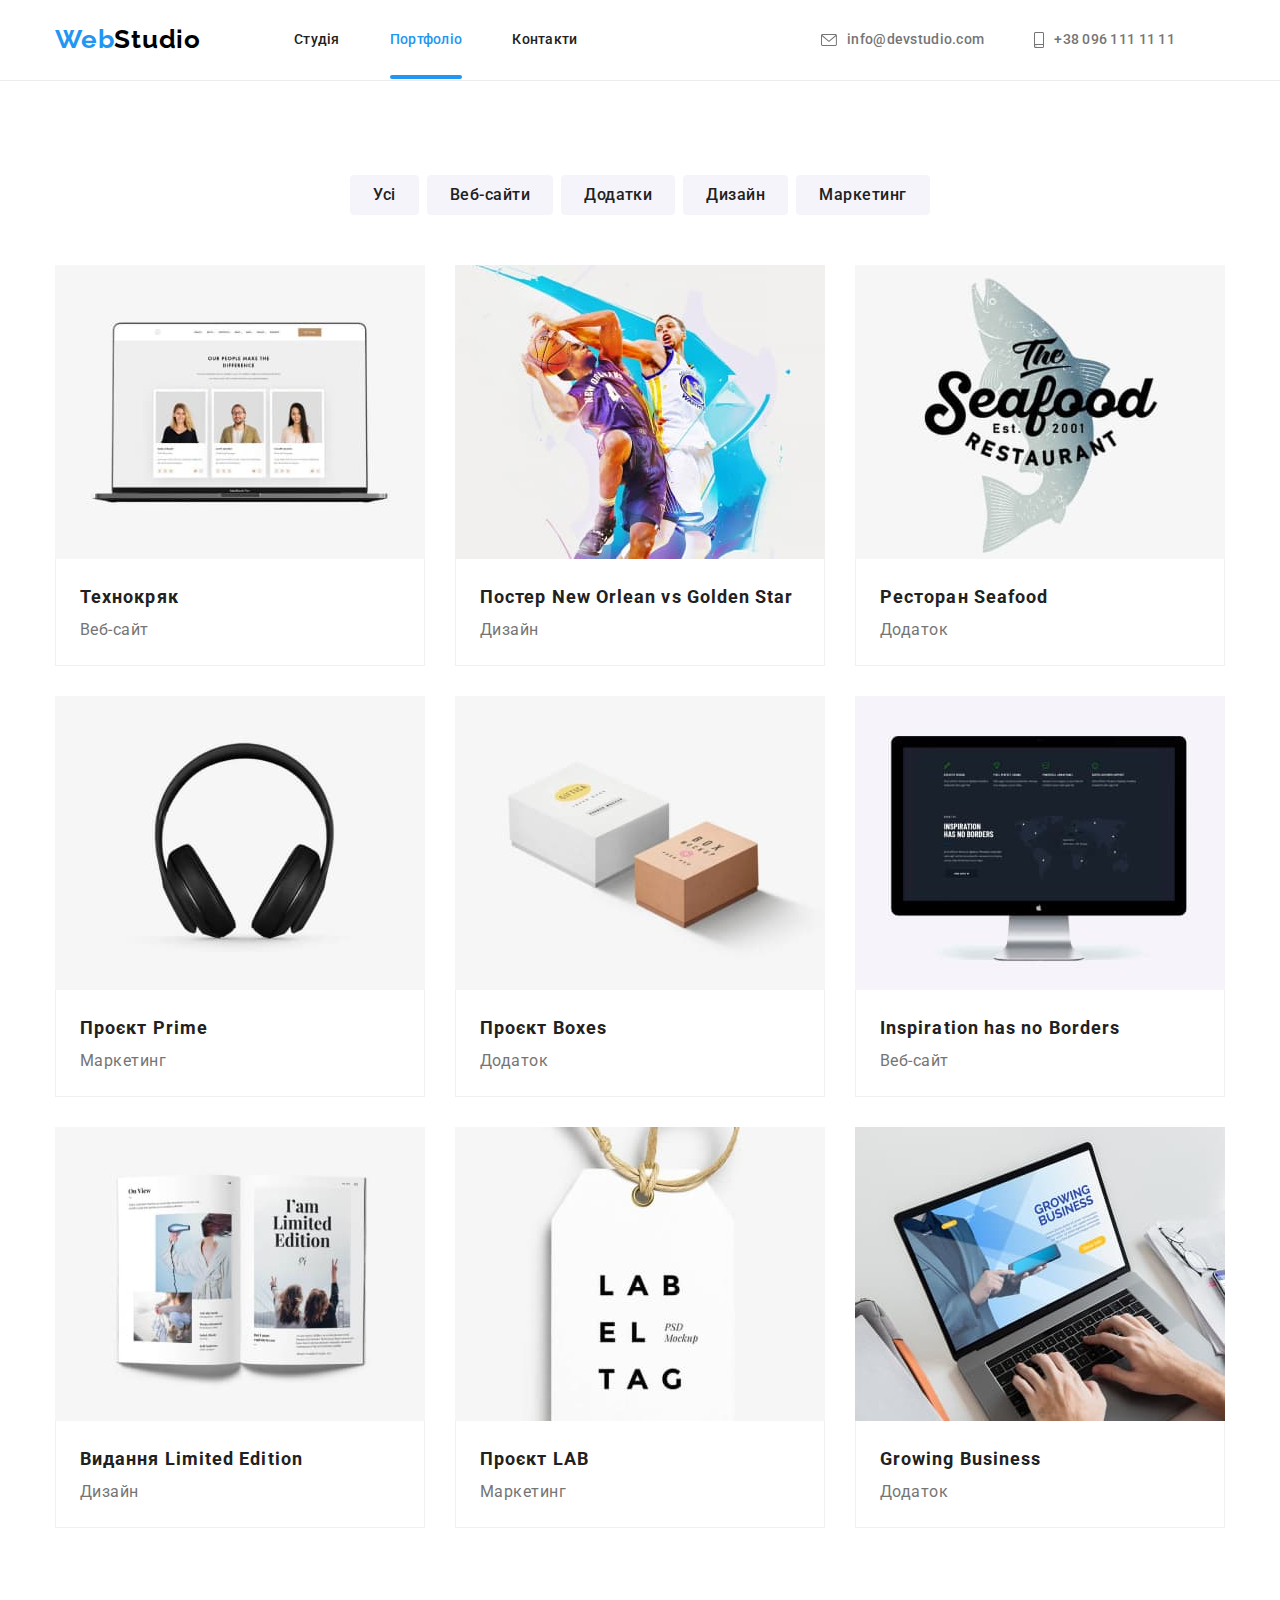
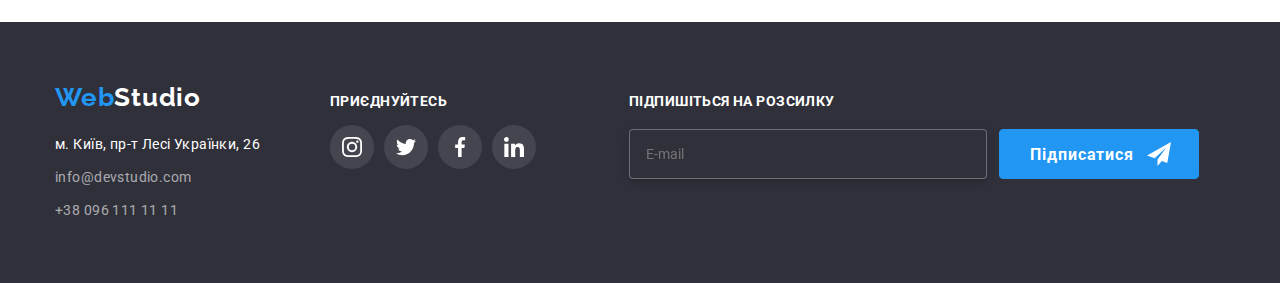
==== commit d9c01235: "3" ====
--- a/portfolio.html
+++ b/portfolio.html
@@ -314,7 +314,7 @@
         </div>
       </section>
     </main>
-    <footer class="foot">
+   <footer class="foot">
       <div class="container container--level">
         <div>
           <a href="./index.html" class="logo__foot">
@@ -349,7 +349,7 @@
           <ul class="socials">
             <li class="socials__item">
               <a
-                class="social__link link social__link--black"
+                class="socials__link link socials__link--black"
                 href="https://www.instagram.com/"
                 target="_blank"
                 rel="nofollow noreferrer noopener"
@@ -363,7 +363,7 @@
 
             <li class="socials__item">
               <a
-                class="social__link link social__link--black"
+                class="socials__link link socials__link--black"
                 href="https://www.twitter.com/"
                 target="_blank"
                 rel="nofollow noreferrer noopener"
@@ -377,7 +377,7 @@
 
             <li class="socials__item">
               <a
-                class="social__link link social__link--black"
+                class="socials__link link socials__link--black"
                 href="https://www.facebook.com/"
                 target="_blank"
                 rel="nofollow noreferrer noopener"
@@ -391,7 +391,7 @@
 
             <li class="socials__item">
               <a
-                class="social__link link social__link--black"
+                class="socials__link link socials__link--black"
                 href="https://www.linkedin.com/"
                 target="_blank"
                 rel="nofollow noreferrer noopener"
@@ -426,5 +426,7 @@
         </form>
       </div>
     </footer>
+      </div>
+    </footer>
   </body>
 </html>
